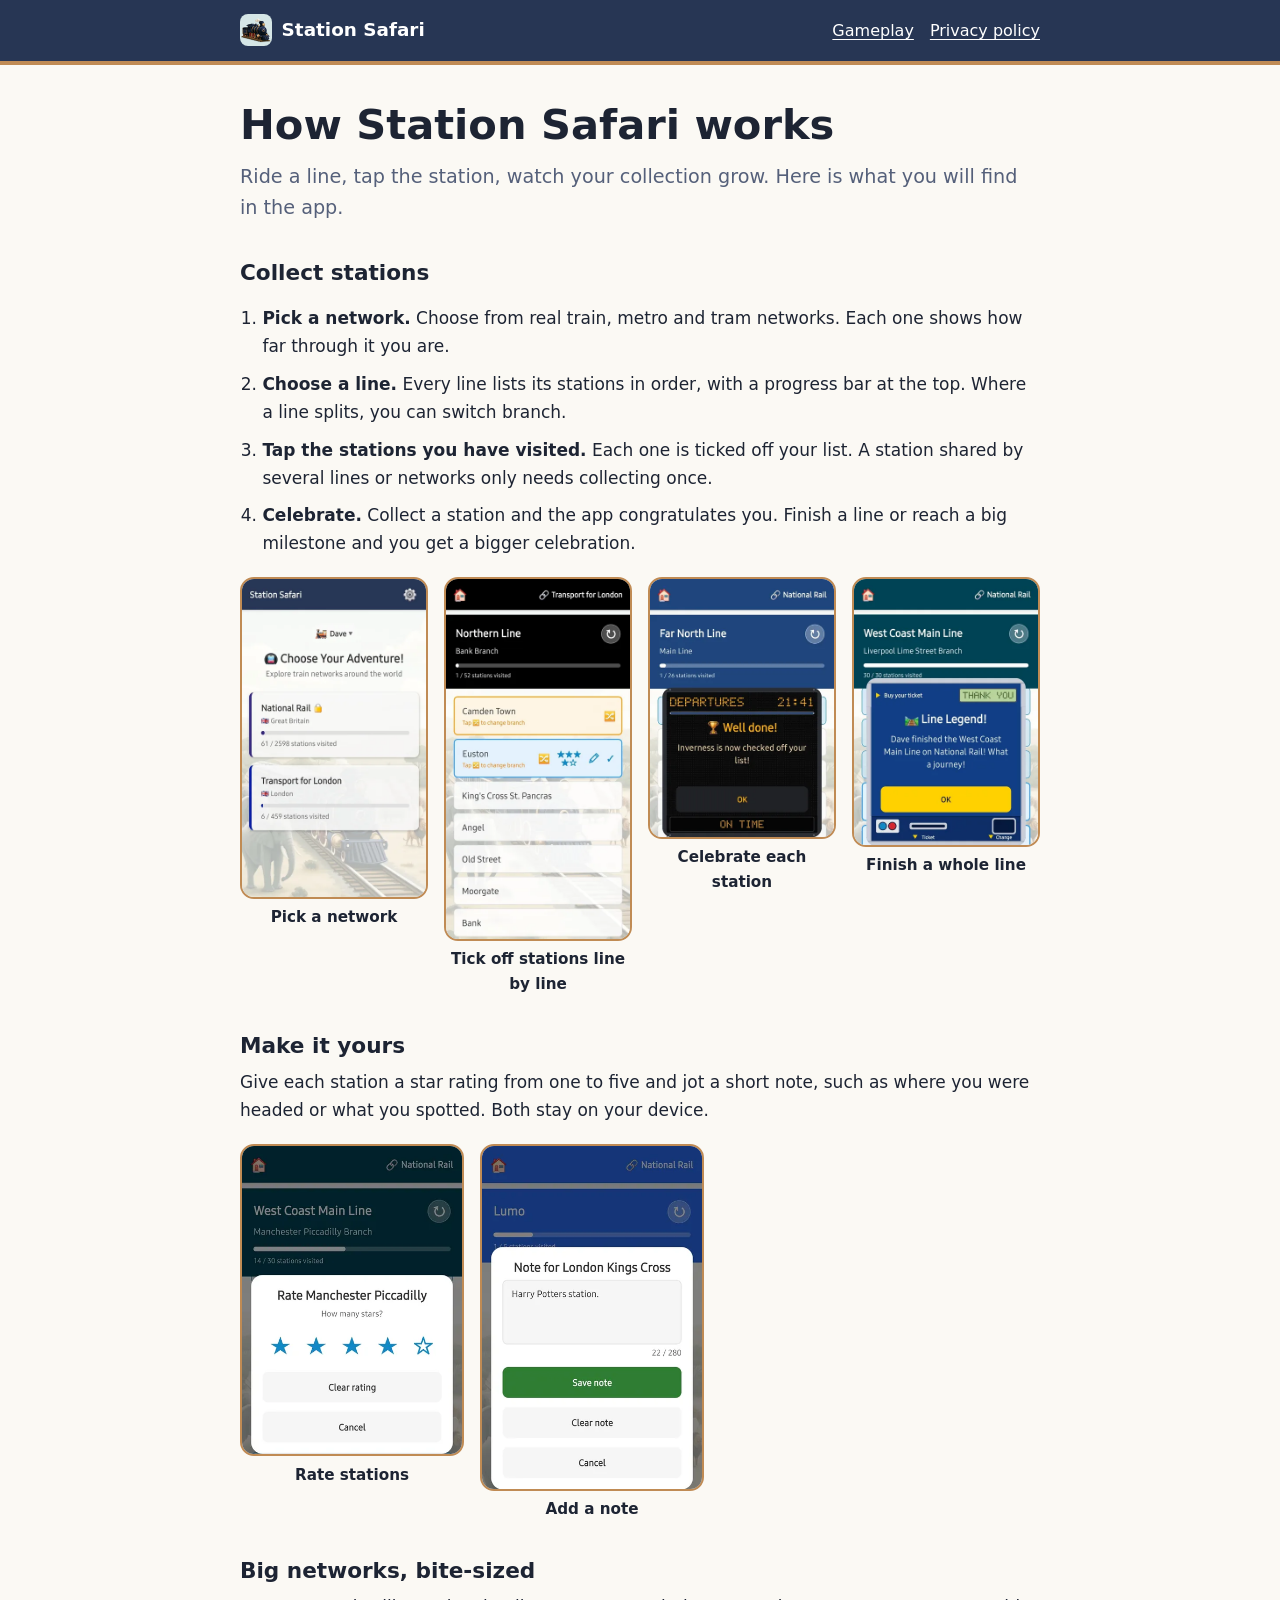
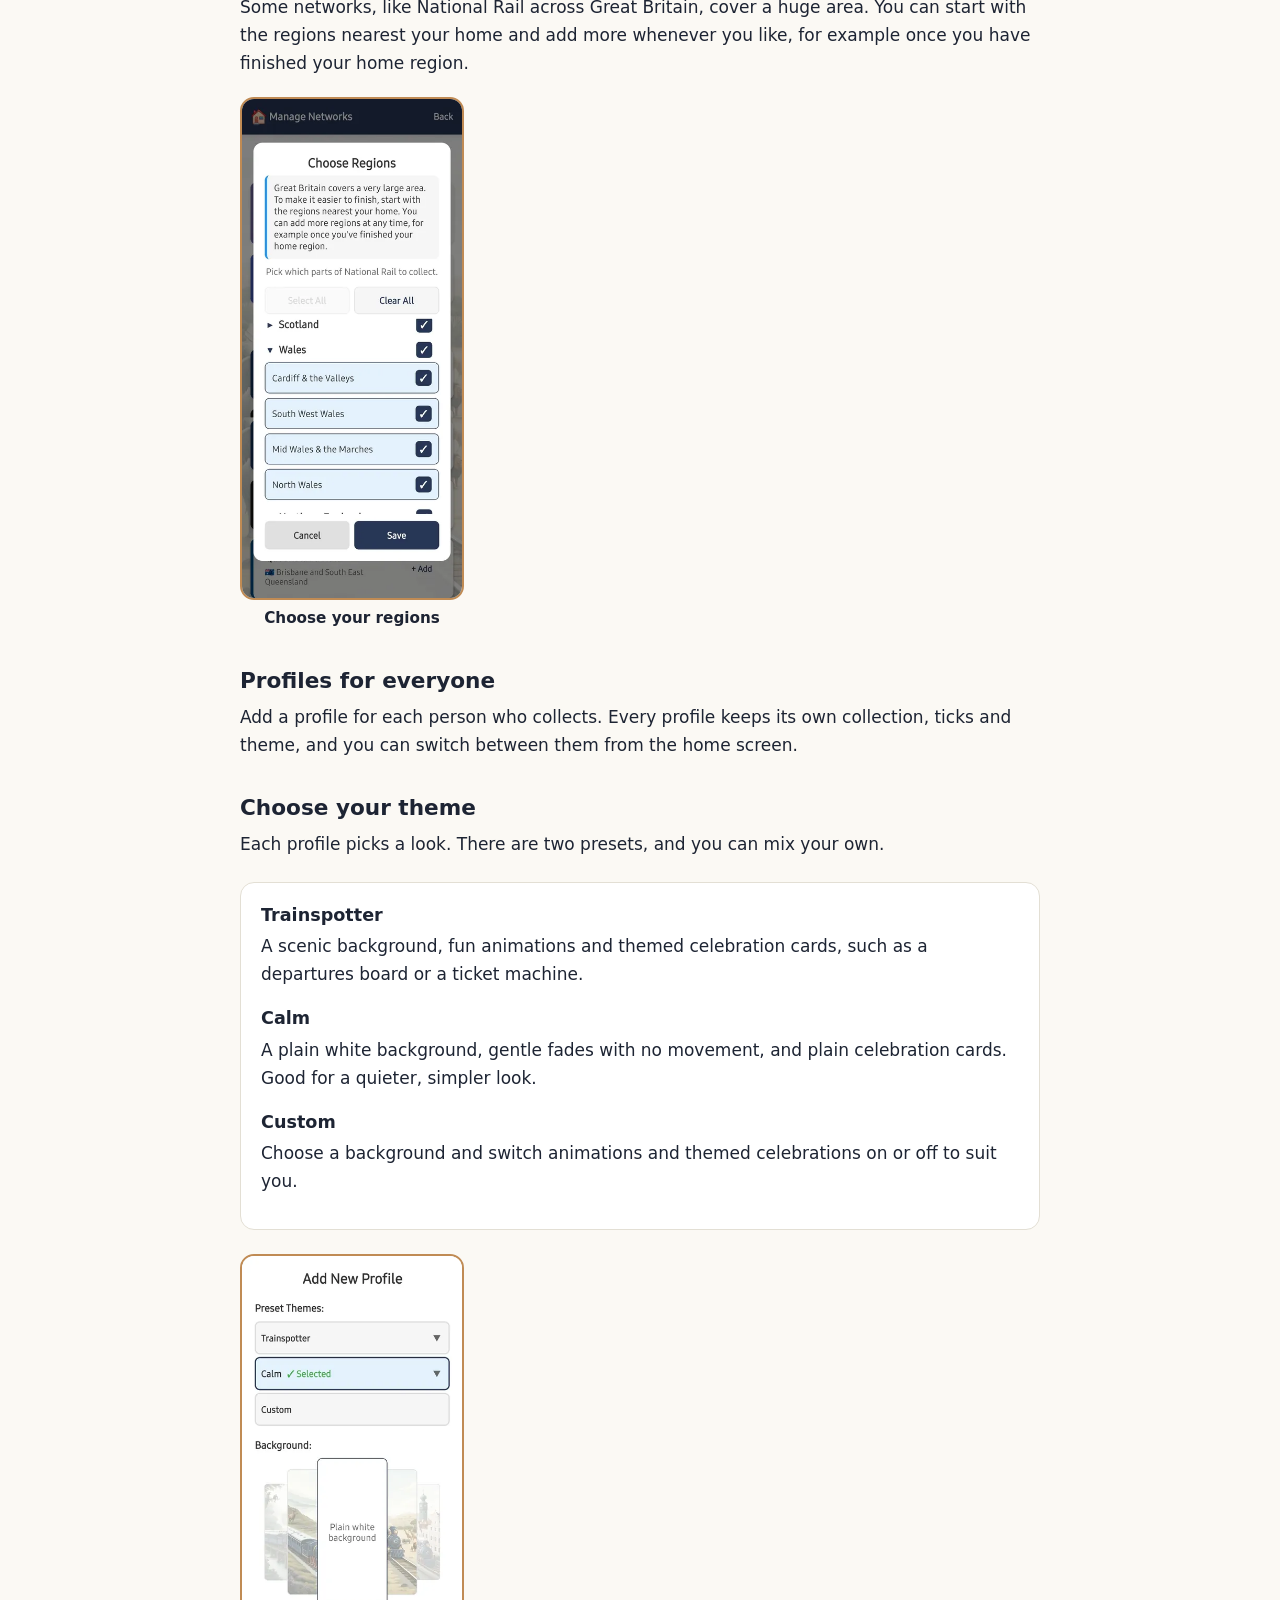
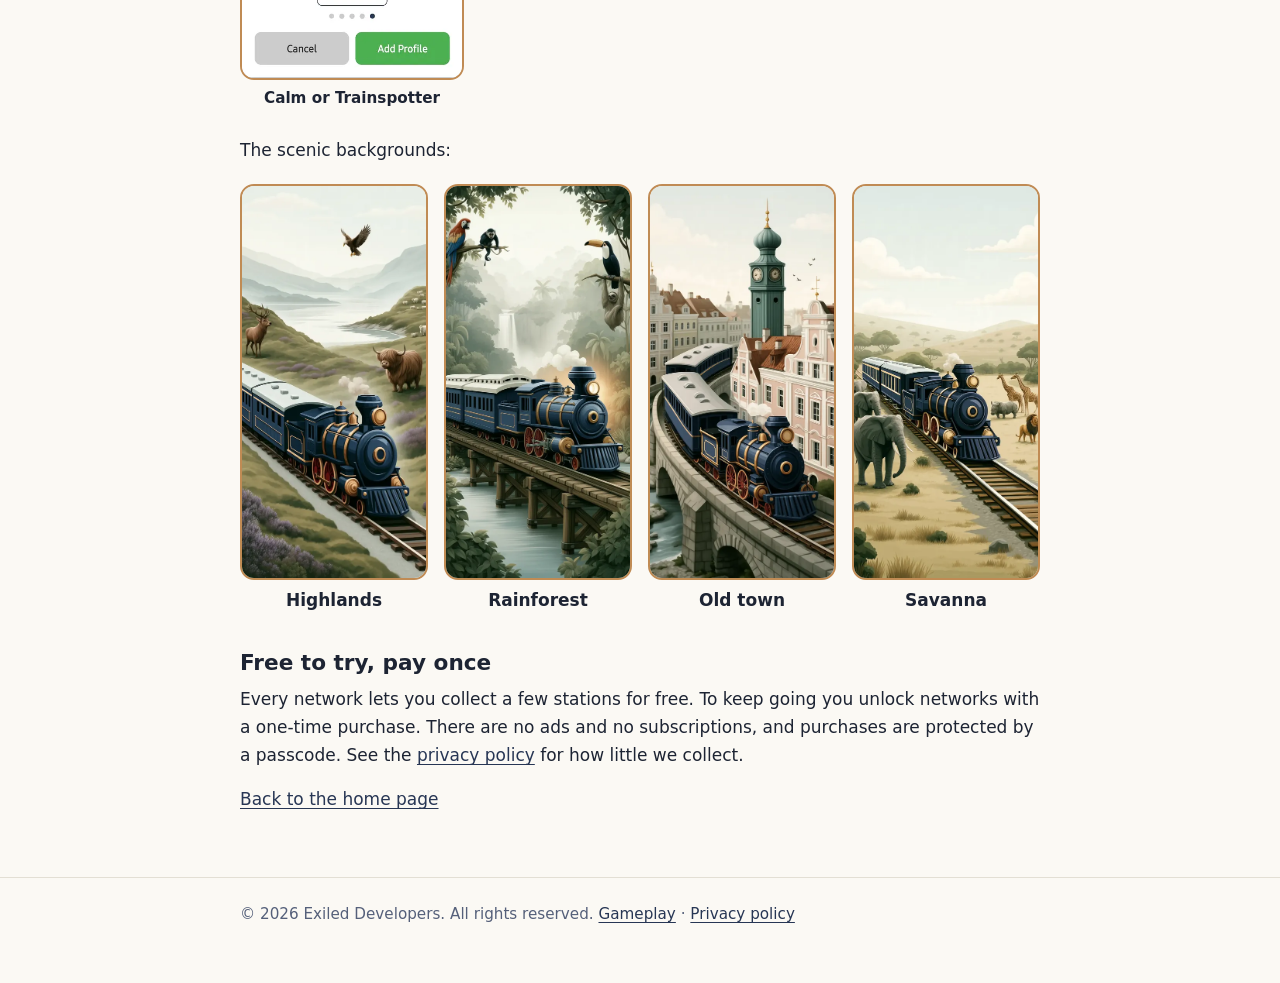
==== gameplay/index.html @ 441534a2 "Add gameplay page with screenshots and themes, screenshots on home - New /gameplay/ page: how collec" ====
<!doctype html>
<html lang="en-AU">
<head>
<meta charset="utf-8">
<meta name="viewport" content="width=device-width, initial-scale=1">
<title>Gameplay - Station Safari</title>
<meta name="description" content="How Station Safari works: pick a network, tap the stations you have visited, celebrate milestones, and choose a Trainspotter or Calm theme.">
<meta name="theme-color" content="#273654">
<link rel="icon" type="image/png" href="/images/favicon.png">
<link rel="apple-touch-icon" href="/images/apple-touch-icon.png">
<link rel="stylesheet" href="/style.css">
</head>
<body>
<header class="site">
    <div class="wrap">
        <a class="brand" href="/"><img src="/images/favicon.png" alt="" width="32" height="32">Station Safari</a>
        <nav aria-label="Main"><a href="/gameplay/">Gameplay</a><a href="/privacy/">Privacy policy</a></nav>
    </div>
</header>
<main>
<div class="wrap">
    <h1>How Station Safari works</h1>
    <p class="lead">Ride a line, tap the station, watch your collection grow. Here is what you will find in the app.</p>

    <h2>Collect stations</h2>
    <ol class="steps">
        <li><strong>Pick a network.</strong> Choose from real train, metro and tram networks. Each one shows how far through it you are.</li>
        <li><strong>Choose a line.</strong> Every line lists its stations in order, with a progress bar at the top. Where a line splits, you can switch branch.</li>
        <li><strong>Tap the stations you have visited.</strong> Each one is ticked off your list. A station shared by several lines or networks only needs collecting once.</li>
        <li><strong>Celebrate.</strong> Collect a station and the app congratulates you. Finish a line or reach a big milestone and you get a bigger celebration.</li>
    </ol>
    <ul class="shots">
        <li><img src="/images/shot-home.webp" alt="The home screen, Choose Your Adventure, with National Rail and Transport for London cards showing progress bars" width="420" height="724" loading="lazy"><span>Pick a network</span></li>
        <li><img src="/images/shot-line.webp" alt="The Northern Line station list with some stations ticked, star ratings and a progress bar" width="420" height="820" loading="lazy"><span>Tick off stations line by line</span></li>
        <li><img src="/images/shot-departures.webp" alt="A departures board style celebration saying Well done, Inverness is now checked off your list" width="420" height="587" loading="lazy"><span>Celebrate each station</span></li>
        <li><img src="/images/shot-ticket-machine.webp" alt="A ticket machine style celebration saying Line Legend after finishing a whole line" width="420" height="606" loading="lazy"><span>Finish a whole line</span></li>
    </ul>

    <h2>Make it yours</h2>
    <p>Give each station a star rating from one to five and jot a short note, such as where you were headed or what you spotted. Both stay on your device.</p>
    <ul class="shots two">
        <li><img src="/images/shot-rating.webp" alt="A star rating pop-up for Manchester Piccadilly with four of five stars chosen" width="420" height="588" loading="lazy"><span>Rate stations</span></li>
        <li><img src="/images/shot-note.webp" alt="A note pop-up for London Kings Cross with a short note typed in" width="420" height="653" loading="lazy"><span>Add a note</span></li>
    </ul>

    <h2>Big networks, bite-sized</h2>
    <p>Some networks, like National Rail across Great Britain, cover a huge area. You can start with the regions nearest your home and add more whenever you like, for example once you have finished your home region.</p>
    <ul class="shots one">
        <li><img src="/images/shot-regions.webp" alt="The Choose Regions pop-up for National Rail with Wales regions ticked" width="420" height="952" loading="lazy"><span>Choose your regions</span></li>
    </ul>

    <h2>Profiles for everyone</h2>
    <p>Add a profile for each person who collects. Every profile keeps its own collection, ticks and theme, and you can switch between them from the home screen.</p>

    <h2>Choose your theme</h2>
    <p>Each profile picks a look. There are two presets, and you can mix your own.</p>
    <div class="card">
        <h3>Trainspotter</h3>
        <p>A scenic background, fun animations and themed celebration cards, such as a departures board or a ticket machine.</p>
        <h3>Calm</h3>
        <p>A plain white background, gentle fades with no movement, and plain celebration cards. Good for a quieter, simpler look.</p>
        <h3>Custom</h3>
        <p>Choose a background and switch animations and themed celebrations on or off to suit you.</p>
    </div>
    <ul class="shots one">
        <li><img src="/images/shot-calm-profile.webp" alt="The profile theme picker with the Calm preset selected and a plain white background in the carousel" width="420" height="806" loading="lazy"><span>Calm or Trainspotter</span></li>
    </ul>
    <p>The scenic backgrounds:</p>
    <ul class="themes">
        <li><img src="/images/theme-highlands.webp" alt="A steam train passing a stag, a highland cow and an eagle in a misty glen" width="480" height="1011" loading="lazy"><span>Highlands</span></li>
        <li><img src="/images/theme-rainforest.webp" alt="A steam train crossing a wooden bridge in a rainforest with a parrot, a monkey, a toucan and a sloth" width="480" height="1011" loading="lazy"><span>Rainforest</span></li>
        <li><img src="/images/theme-old-town.webp" alt="A steam train crossing a stone bridge past pastel buildings and a green clock tower" width="480" height="1011" loading="lazy"><span>Old town</span></li>
        <li><img src="/images/theme-savanna.webp" alt="A steam train on the savanna with elephants, giraffes, a rhino and a lion" width="480" height="1011" loading="lazy"><span>Savanna</span></li>
    </ul>

    <h2>Free to try, pay once</h2>
    <p>Every network lets you collect a few stations for free. To keep going you unlock networks with a one-time purchase. There are no ads and no subscriptions, and purchases are protected by a passcode. See the <a href="/privacy/">privacy policy</a> for how little we collect.</p>

    <p><a href="/">Back to the home page</a></p>
</div>
</main>
<footer class="site">
    <div class="wrap">
        <p>&copy; 2026 Exiled Developers. All rights reserved. <a href="/gameplay/">Gameplay</a> &middot; <a href="/privacy/">Privacy policy</a></p>
    </div>
</footer>
</body>
</html>
---- style.css ----
:root {
    /* Logo palette: navy from the app's Colours.primary, red wheels, gold bands */
    --navy: #273654;
    --red: #731d17;
    --gold: #c08b54;
    --bg: #fbf9f4;
    --surface: #ffffff;
    --ink: #1d2433;
    --muted: #55607a;
    --brand: var(--navy);
    --brand-ink: #ffffff;
    --link: var(--navy);
    --accent: var(--gold);
    --badge-bg: var(--red);
    --badge-ink: #ffffff;
    --line: #e3dfd4;
}
@media (prefers-color-scheme: dark) {
    :root {
        --bg: #101624;
        --surface: #182238;
        --ink: #eef0f8;
        --muted: #aab3d0;
        --brand: #273654;
        --link: #b4c4ea;
        --badge-bg: #8f2a22;
        --line: #2c3a58;
    }
}
* { box-sizing: border-box; }
html { -webkit-text-size-adjust: 100%; }
body {
    margin: 0;
    background: var(--bg);
    color: var(--ink);
    font: 1.0625rem/1.65 system-ui, -apple-system, "Segoe UI", Roboto, sans-serif;
}
a { color: var(--link); text-underline-offset: 3px; }
a:focus-visible { outline: 3px solid var(--accent); outline-offset: 3px; border-radius: 2px; }
.wrap { max-width: 52rem; margin: 0 auto; padding: 0 1rem; }
header.site { border-bottom: 4px solid var(--accent); background: var(--brand); }
header.site .wrap { display: flex; align-items: center; justify-content: space-between; padding-top: .9rem; padding-bottom: .9rem; }
header.site a { color: var(--brand-ink); text-decoration: none; font-weight: 700; font-size: 1.15rem; }
header.site a.brand { display: inline-flex; align-items: center; gap: .6rem; }
header.site a.brand img { border-radius: 8px; }
header.site nav a { font-weight: 500; font-size: 1rem; margin-left: 1rem; text-decoration: underline; }
main { padding: 2.25rem 0 3rem; }
h1 { font-size: clamp(1.9rem, 6vw, 2.6rem); line-height: 1.15; margin: 0 0 .75rem; }
h2 { font-size: 1.35rem; margin: 2.2rem 0 .5rem; line-height: 1.3; }
p, ul { margin: 0 0 1rem; }
ul { padding-left: 1.25rem; }
li { margin-bottom: .4rem; }
.lead { font-size: 1.2rem; color: var(--muted); }
.card { background: var(--surface); border: 1px solid var(--line); border-radius: 14px; padding: 1.1rem 1.25rem; margin: 1.5rem 0; }
.card h2 { margin-top: 0; }
.grid { display: grid; gap: 1rem; grid-template-columns: repeat(auto-fit, minmax(14rem, 1fr)); margin: 1.5rem 0; padding: 0; list-style: none; }
.grid li { background: var(--surface); border: 1px solid var(--line); border-radius: 14px; padding: 1rem 1.1rem; margin: 0; }
.grid strong { display: block; margin-bottom: .25rem; }
.badge { display: inline-block; background: var(--badge-bg); color: var(--badge-ink); font-weight: 700; border-radius: 999px; padding: .25rem .8rem; font-size: .95rem; }
.small { color: var(--muted); font-size: .95rem; }
footer.site { border-top: 1px solid var(--line); padding: 1.5rem 0 2.5rem; color: var(--muted); font-size: .95rem; }
.hero { display: flex; flex-wrap: wrap; align-items: center; gap: 1.5rem 2rem; }
.hero > div { flex: 1 1 18rem; }
.hero .logo { width: 11rem; height: auto; border-radius: 24px; border: 3px solid var(--gold); background: #d9e6e8; }
.themes { display: grid; gap: 1rem; grid-template-columns: repeat(auto-fit, minmax(9rem, 1fr)); padding: 0; list-style: none; margin: 1.25rem 0 0; }
.themes li { margin: 0; text-align: center; font-weight: 600; }
.themes img { display: block; width: 100%; height: auto; aspect-ratio: 480 / 1011; object-fit: cover; border-radius: 14px; border: 2px solid var(--gold); margin-bottom: .4rem; }
.shots { display: grid; gap: 1rem; grid-template-columns: repeat(auto-fit, minmax(9rem, 1fr)); align-items: start; padding: 0; list-style: none; margin: 1.25rem 0 1.5rem; }
.shots.two { grid-template-columns: repeat(auto-fit, minmax(9rem, 14rem)); }
.shots.one { grid-template-columns: minmax(9rem, 14rem); }
.shots li { margin: 0; text-align: center; font-weight: 600; font-size: .95rem; }
.shots img { display: block; width: 100%; height: auto; border-radius: 14px; border: 2px solid var(--gold); margin-bottom: .4rem; }
.steps { padding-left: 1.4rem; }
.steps li { margin-bottom: .6rem; }
.card h3 { margin: 1rem 0 .15rem; font-size: 1.1rem; }
.card h3:first-child { margin-top: 0; }
@media (max-width: 30rem) { header.site .wrap { flex-wrap: wrap; gap: .4rem; } header.site nav a:first-child { margin-left: 0; } }
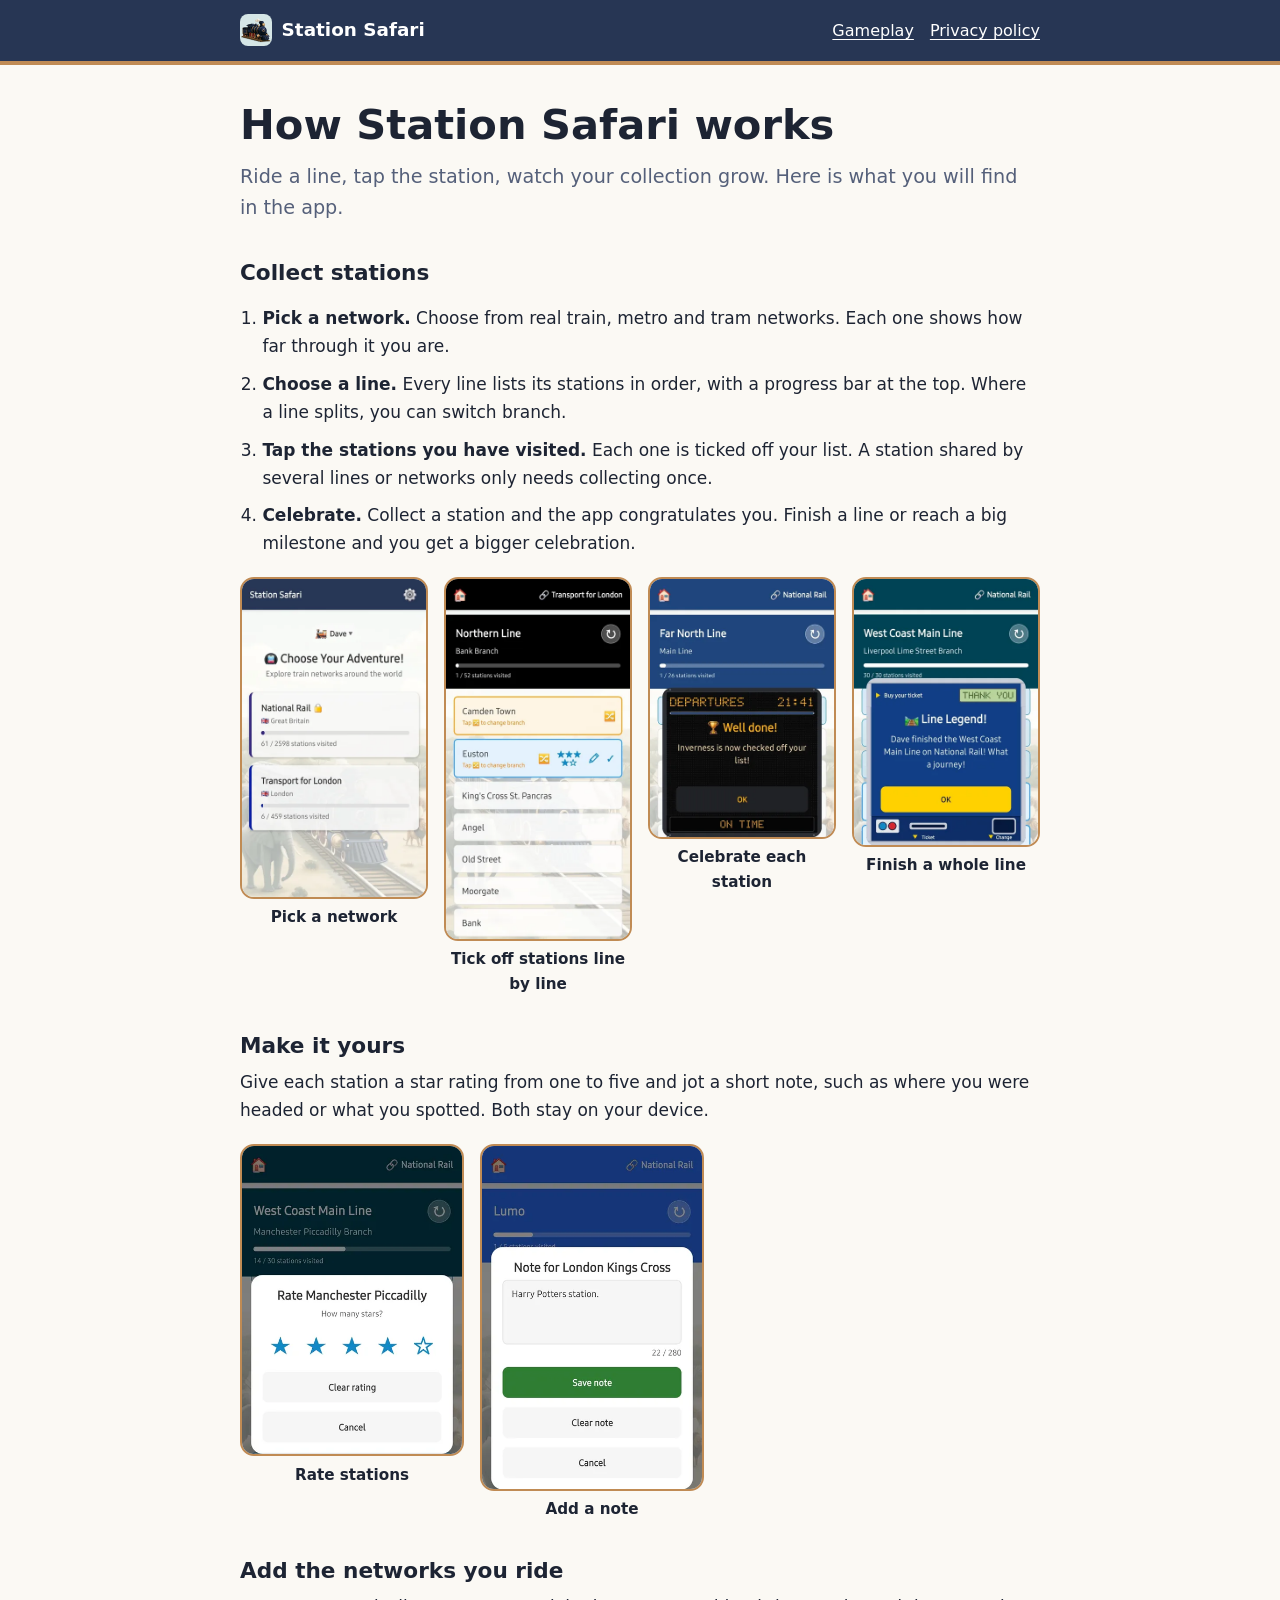
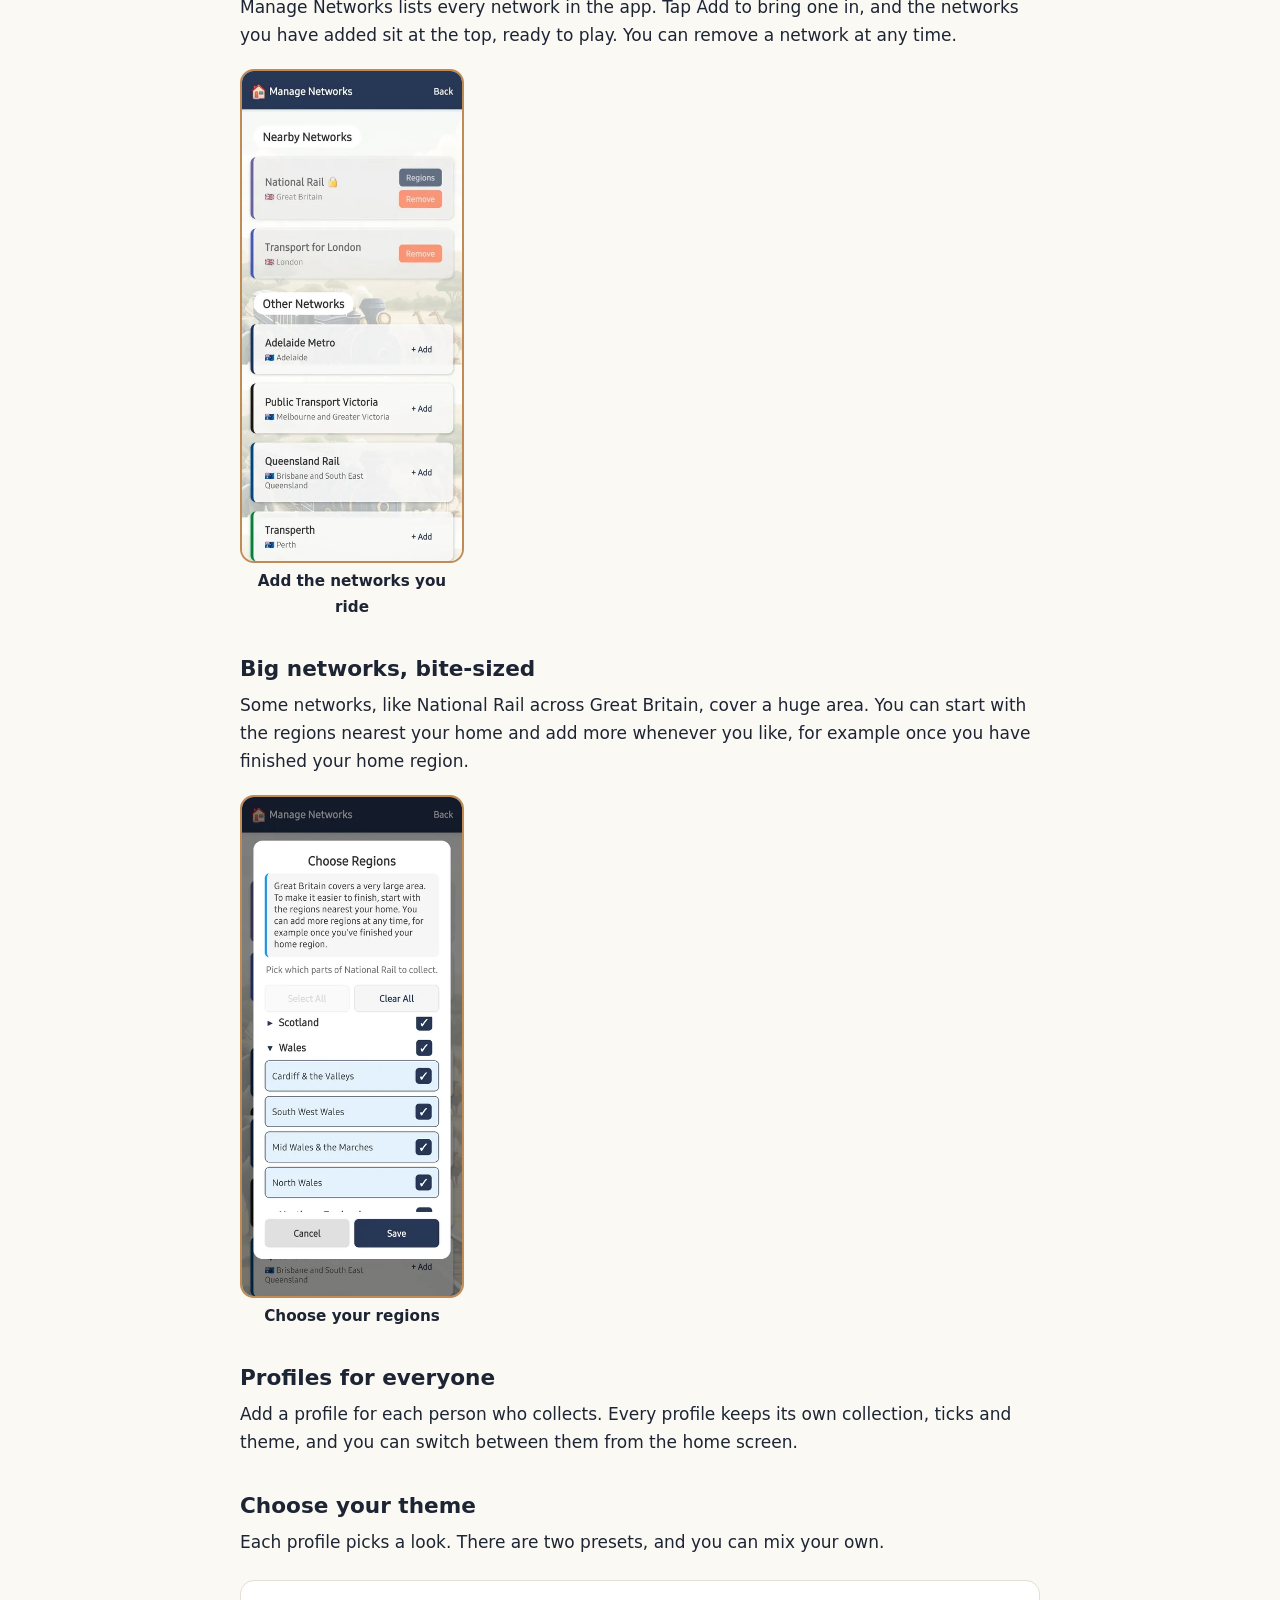
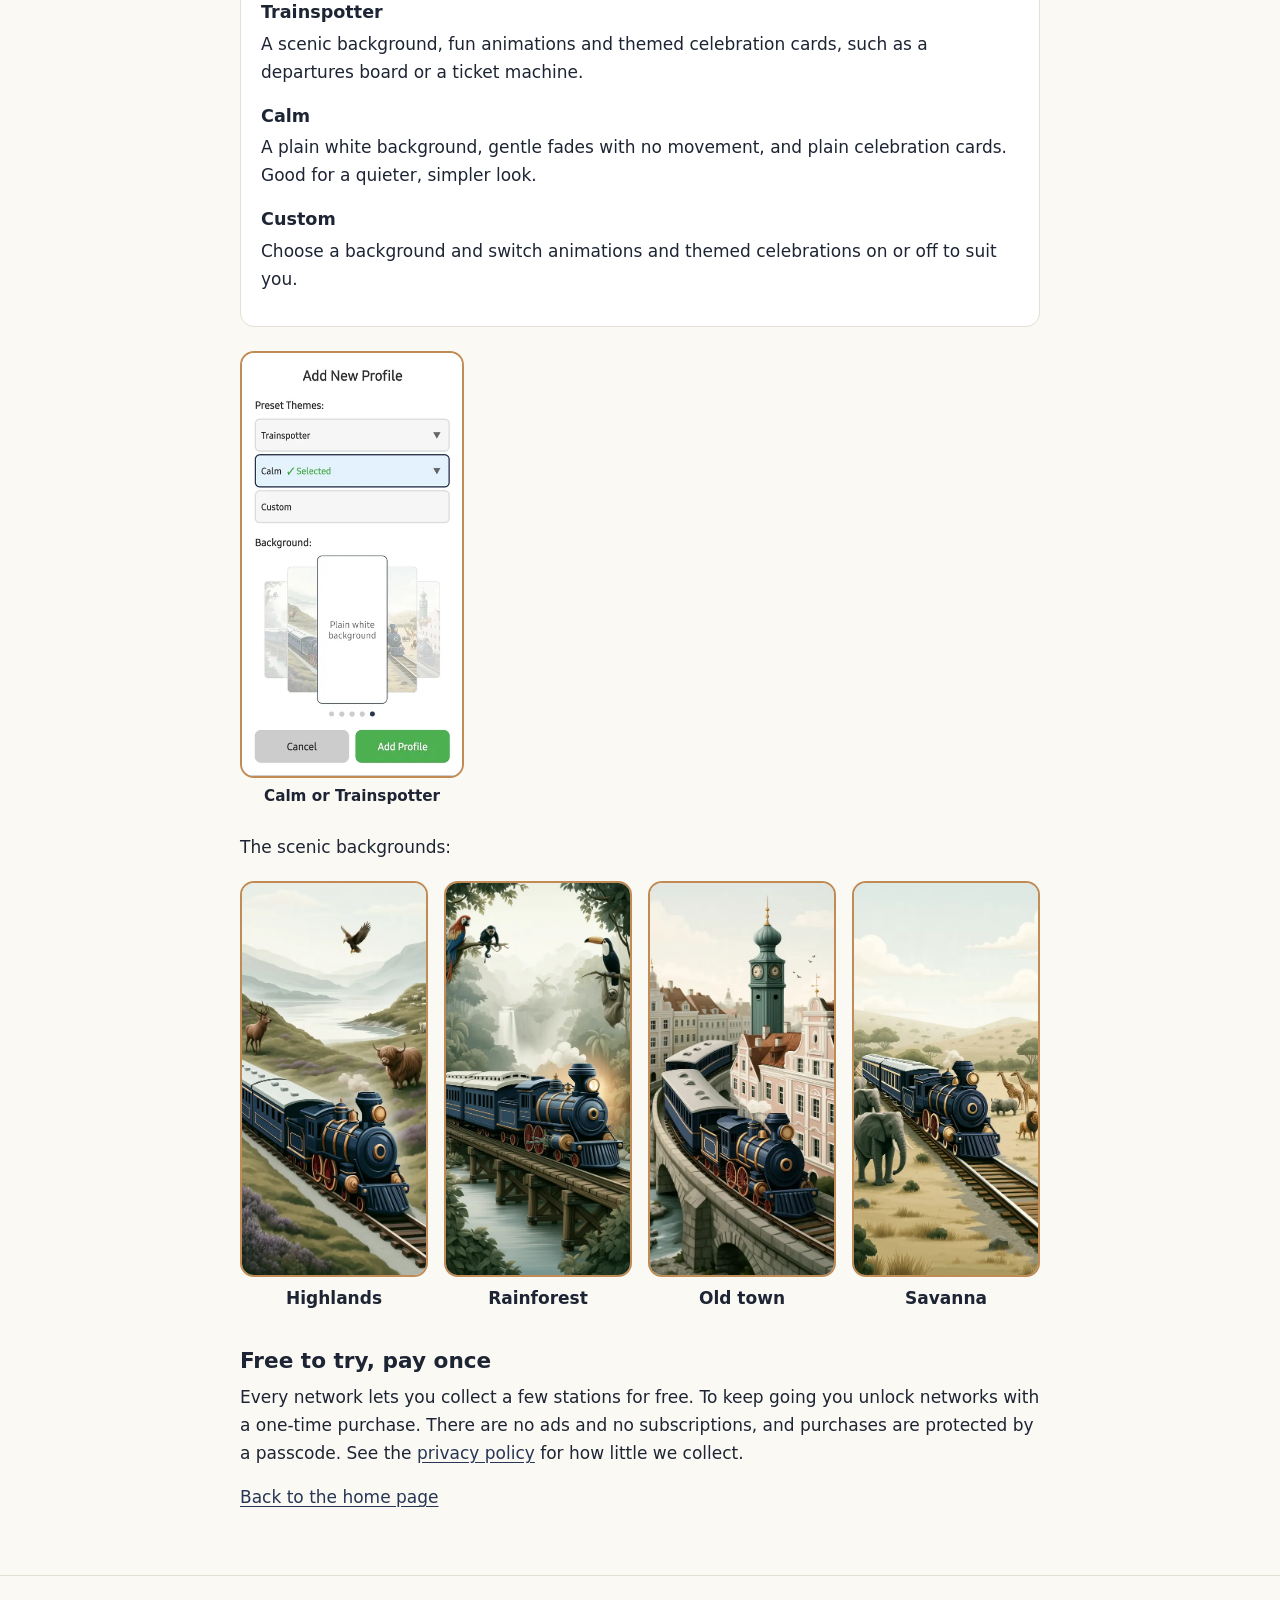
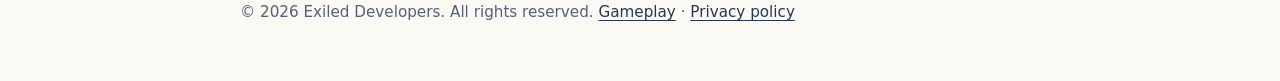
==== commit 05e35c66: "Add Manage Networks screenshot to home and gameplay pages - Home: networks list replaces the ticket " ====
--- a/gameplay/index.html
+++ b/gameplay/index.html
@@ -43,6 +43,12 @@
         <li><img src="/images/shot-note.webp" alt="A note pop-up for London Kings Cross with a short note typed in" width="420" height="653" loading="lazy"><span>Add a note</span></li>
     </ul>
 
+    <h2>Add the networks you ride</h2>
+    <p>Manage Networks lists every network in the app. Tap Add to bring one in, and the networks you have added sit at the top, ready to play. You can remove a network at any time.</p>
+    <ul class="shots one">
+        <li><img src="/images/shot-networks.webp" alt="The Manage Networks screen with National Rail and Transport for London added at the top, and Adelaide Metro, Public Transport Victoria, Queensland Rail and Transperth listed to add" width="420" height="935" loading="lazy"><span>Add the networks you ride</span></li>
+    </ul>
+
     <h2>Big networks, bite-sized</h2>
     <p>Some networks, like National Rail across Great Britain, cover a huge area. You can start with the regions nearest your home and add more whenever you like, for example once you have finished your home region.</p>
     <ul class="shots one">
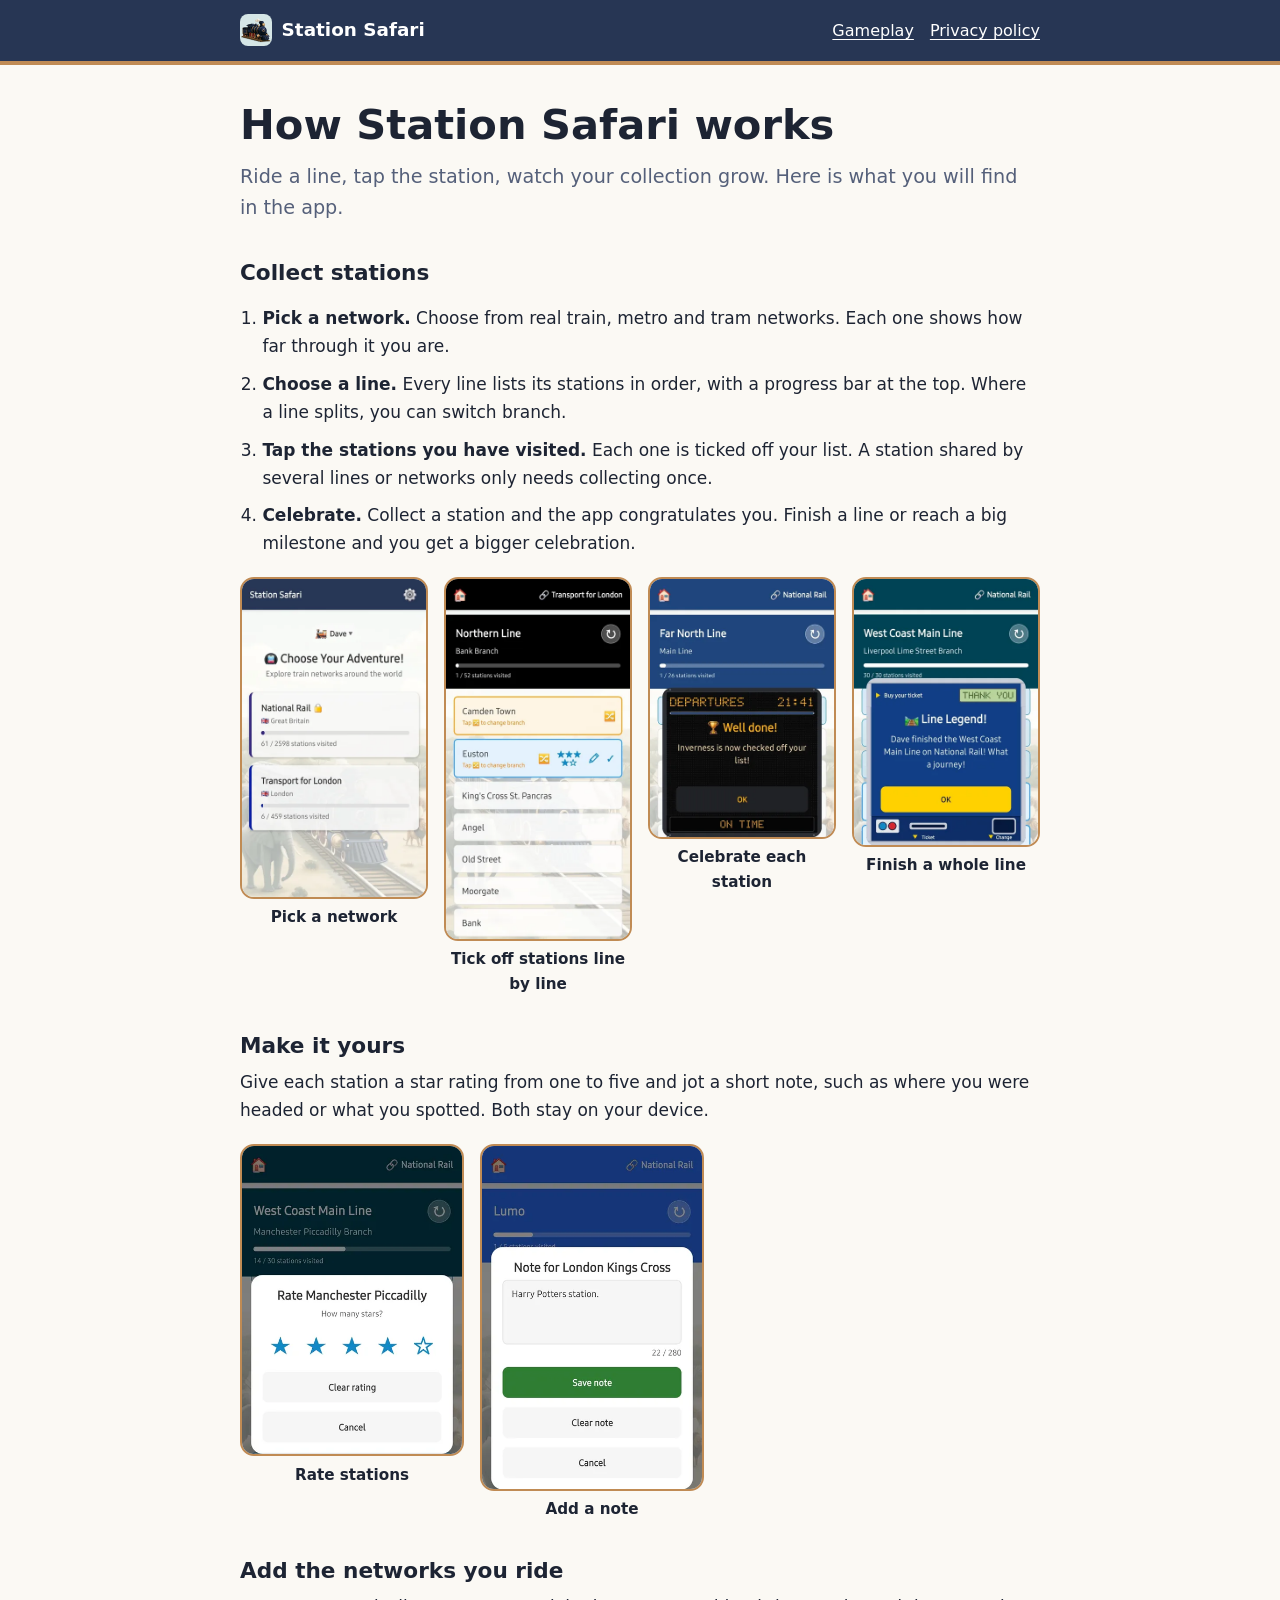
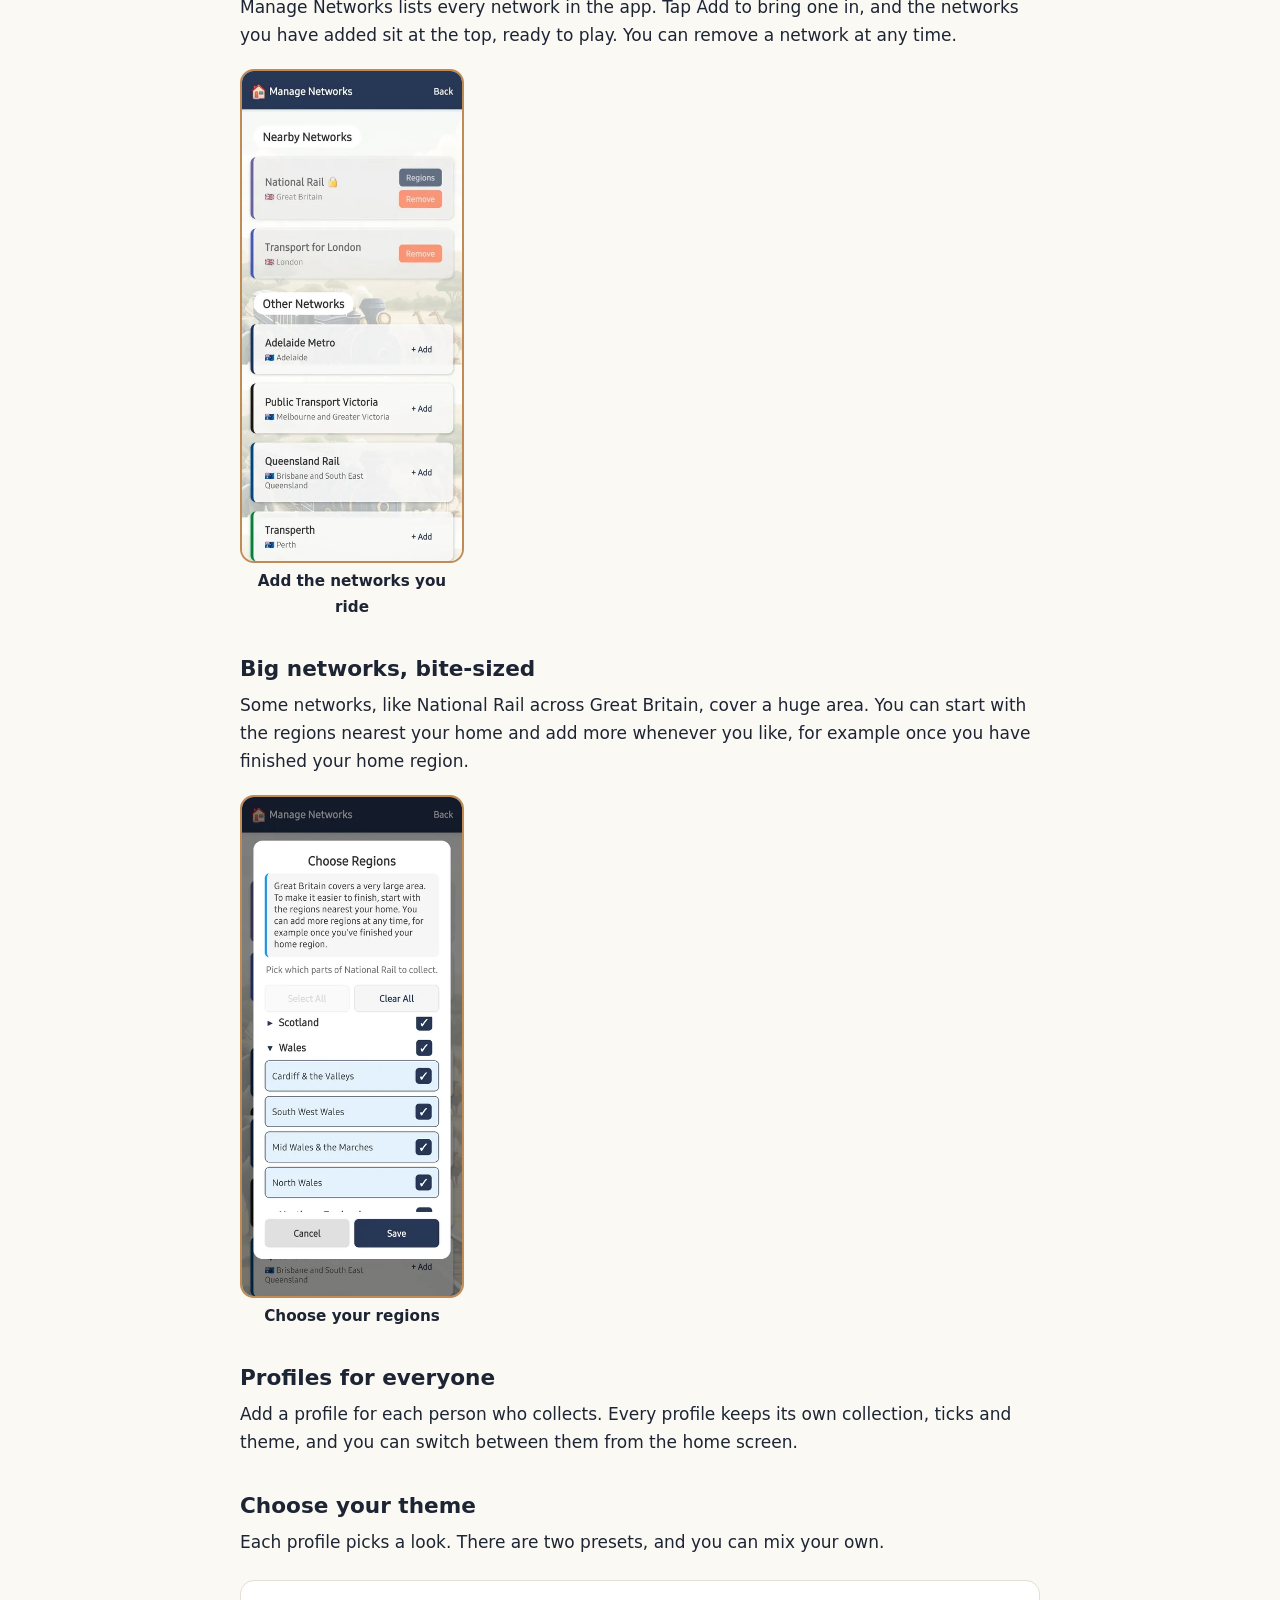
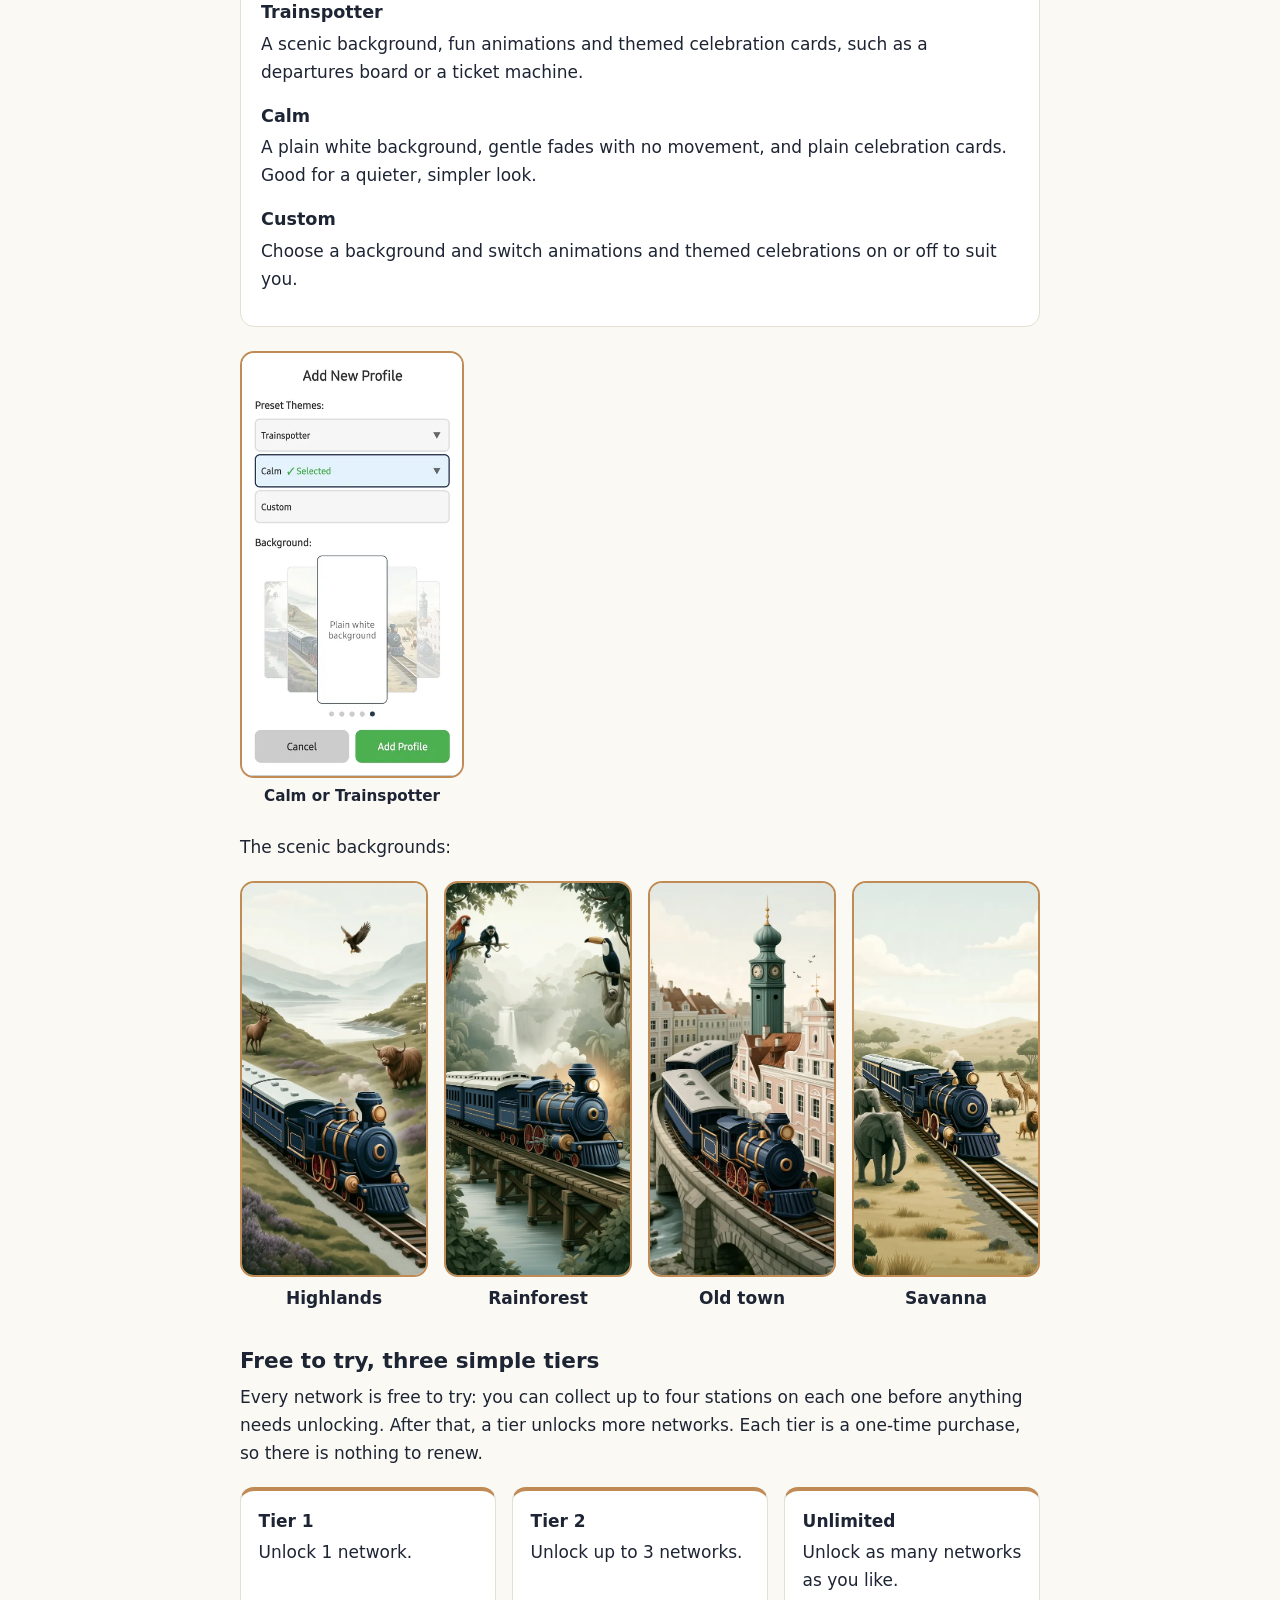
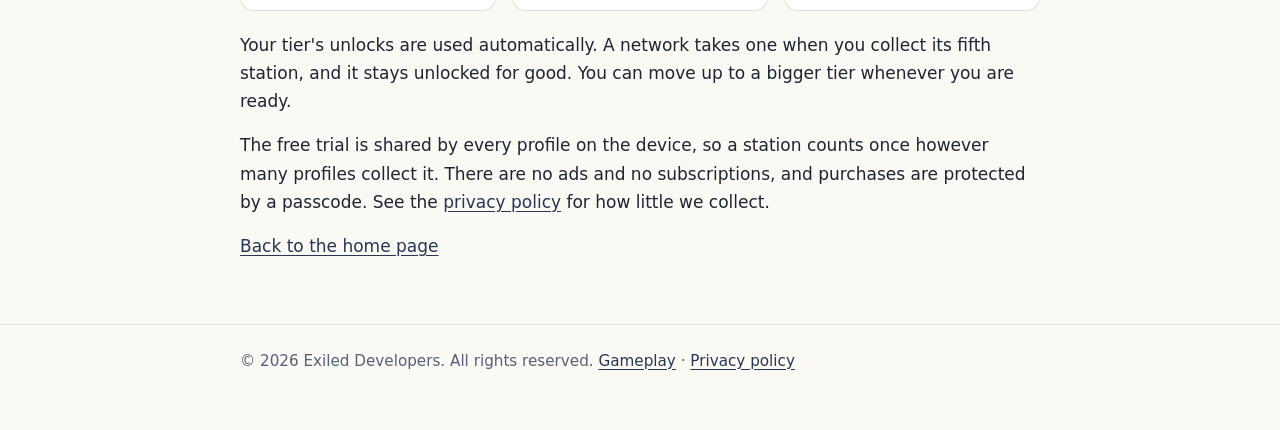
==== commit 0d1be82e: "Explain the three tiers and fix the free trial wording - Gameplay: "Free to try, three simple tiers"" ====
--- a/gameplay/index.html
+++ b/gameplay/index.html
@@ -79,8 +79,15 @@
         <li><img src="/images/theme-savanna.webp" alt="A steam train on the savanna with elephants, giraffes, a rhino and a lion" width="480" height="1011" loading="lazy"><span>Savanna</span></li>
     </ul>
 
-    <h2>Free to try, pay once</h2>
-    <p>Every network lets you collect a few stations for free. To keep going you unlock networks with a one-time purchase. There are no ads and no subscriptions, and purchases are protected by a passcode. See the <a href="/privacy/">privacy policy</a> for how little we collect.</p>
+    <h2 id="tiers">Free to try, three simple tiers</h2>
+    <p>Every network is free to try: you can collect up to four stations on each one before anything needs unlocking. After that, a tier unlocks more networks. Each tier is a one-time purchase, so there is nothing to renew.</p>
+    <ul class="tiers">
+        <li><strong>Tier 1</strong>Unlock 1 network.</li>
+        <li><strong>Tier 2</strong>Unlock up to 3 networks.</li>
+        <li><strong>Unlimited</strong>Unlock as many networks as you like.</li>
+    </ul>
+    <p>Your tier's unlocks are used automatically. A network takes one when you collect its fifth station, and it stays unlocked for good. You can move up to a bigger tier whenever you are ready.</p>
+    <p>The free trial is shared by every profile on the device, so a station counts once however many profiles collect it. There are no ads and no subscriptions, and purchases are protected by a passcode. See the <a href="/privacy/">privacy policy</a> for how little we collect.</p>
 
     <p><a href="/">Back to the home page</a></p>
 </div>
--- a/style.css
+++ b/style.css
@@ -75,3 +75,6 @@
 .card h3 { margin: 1rem 0 .15rem; font-size: 1.1rem; }
 .card h3:first-child { margin-top: 0; }
 @media (max-width: 30rem) { header.site .wrap { flex-wrap: wrap; gap: .4rem; } header.site nav a:first-child { margin-left: 0; } }
+.tiers { display: grid; gap: 1rem; grid-template-columns: repeat(auto-fit, minmax(11rem, 1fr)); padding: 0; list-style: none; margin: 1.25rem 0; }
+.tiers li { margin: 0; background: var(--surface); border: 1px solid var(--line); border-top: 4px solid var(--gold); border-radius: 14px; padding: 1rem 1.1rem; }
+.tiers strong { display: block; margin-bottom: .2rem; color: var(--ink); }
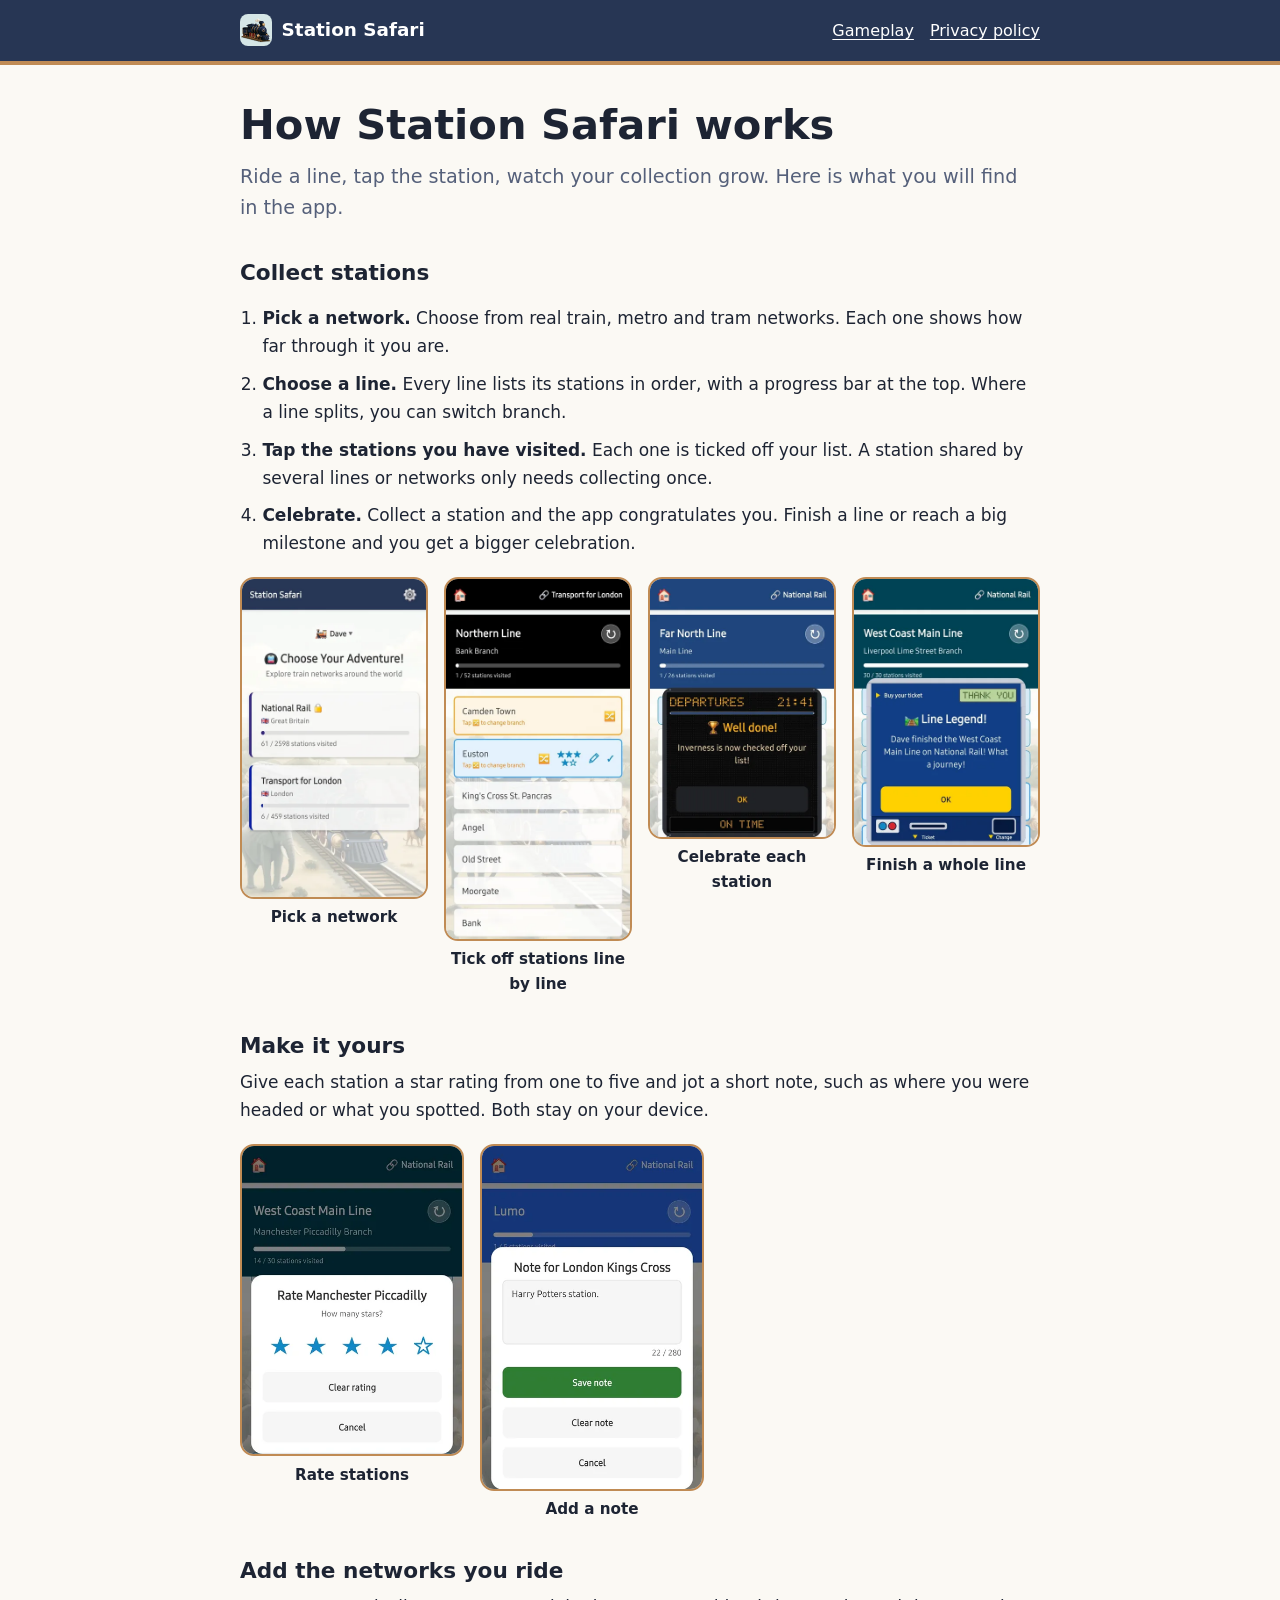
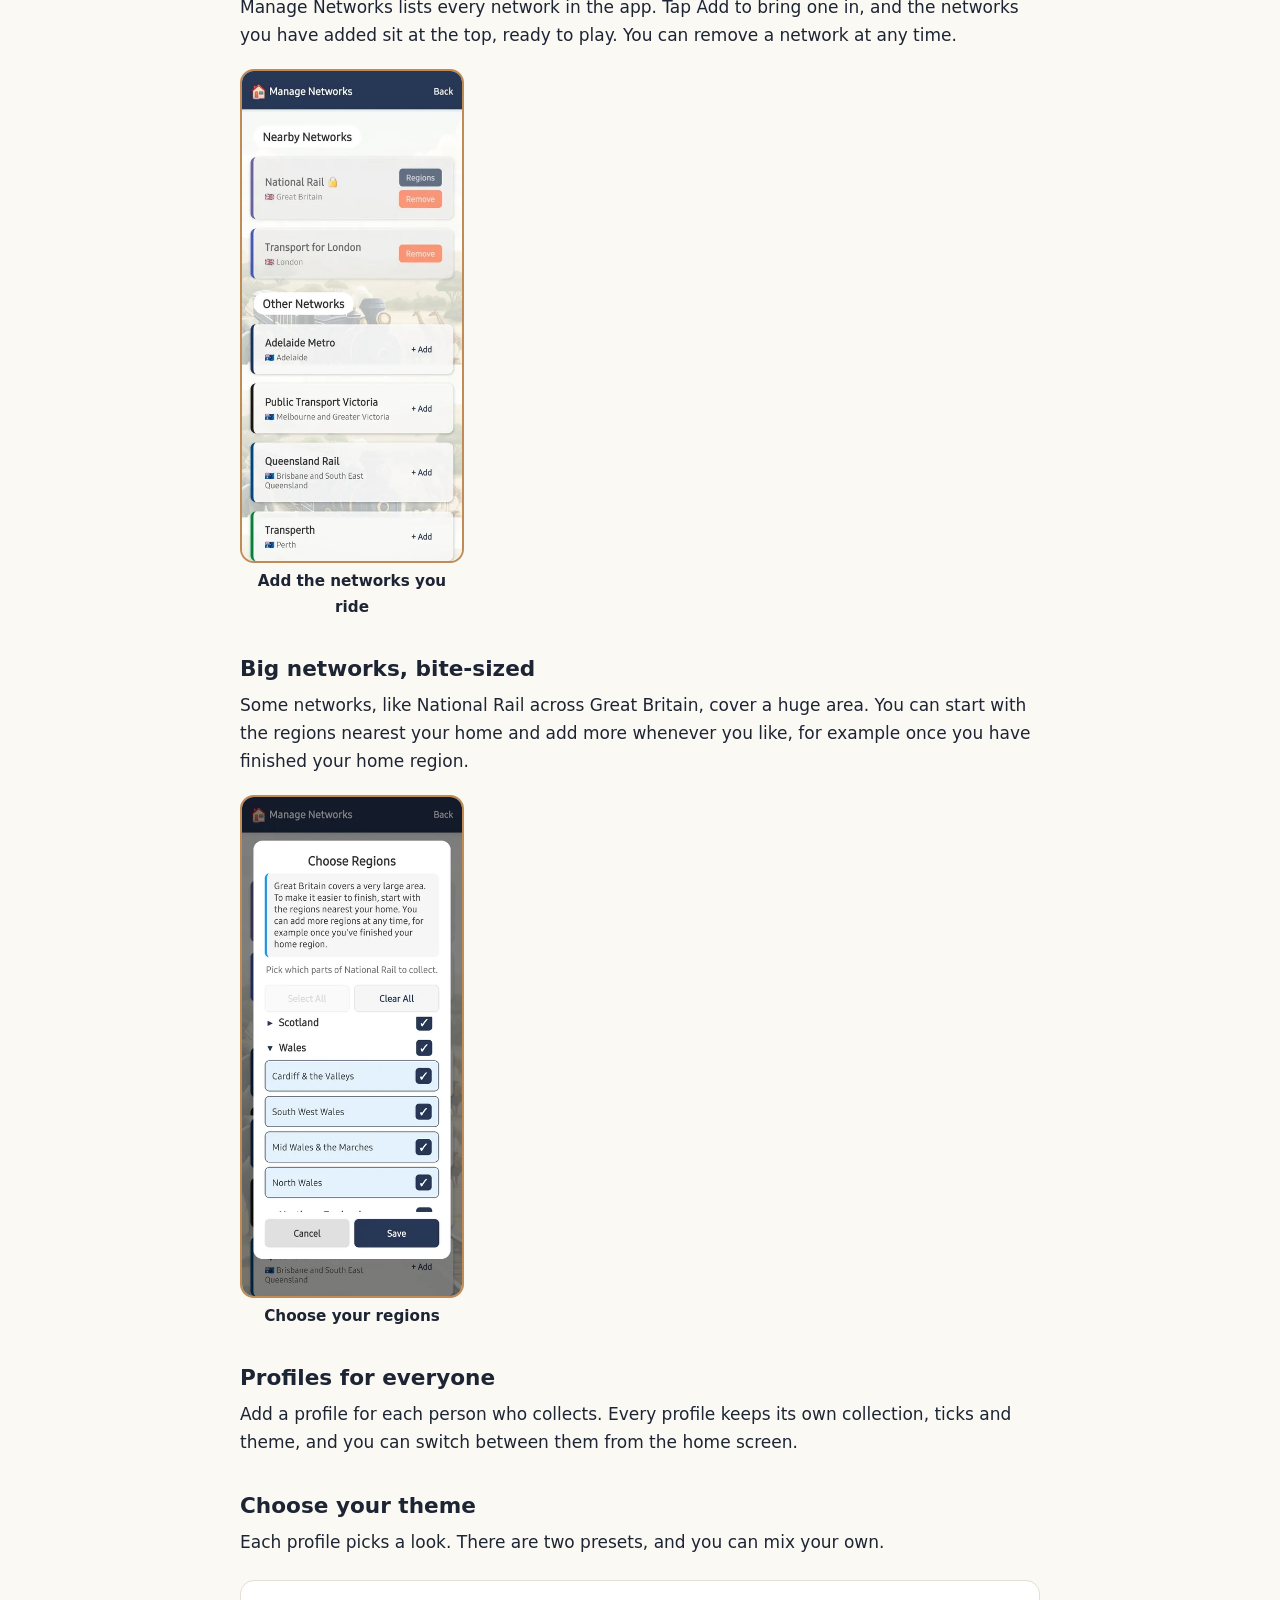
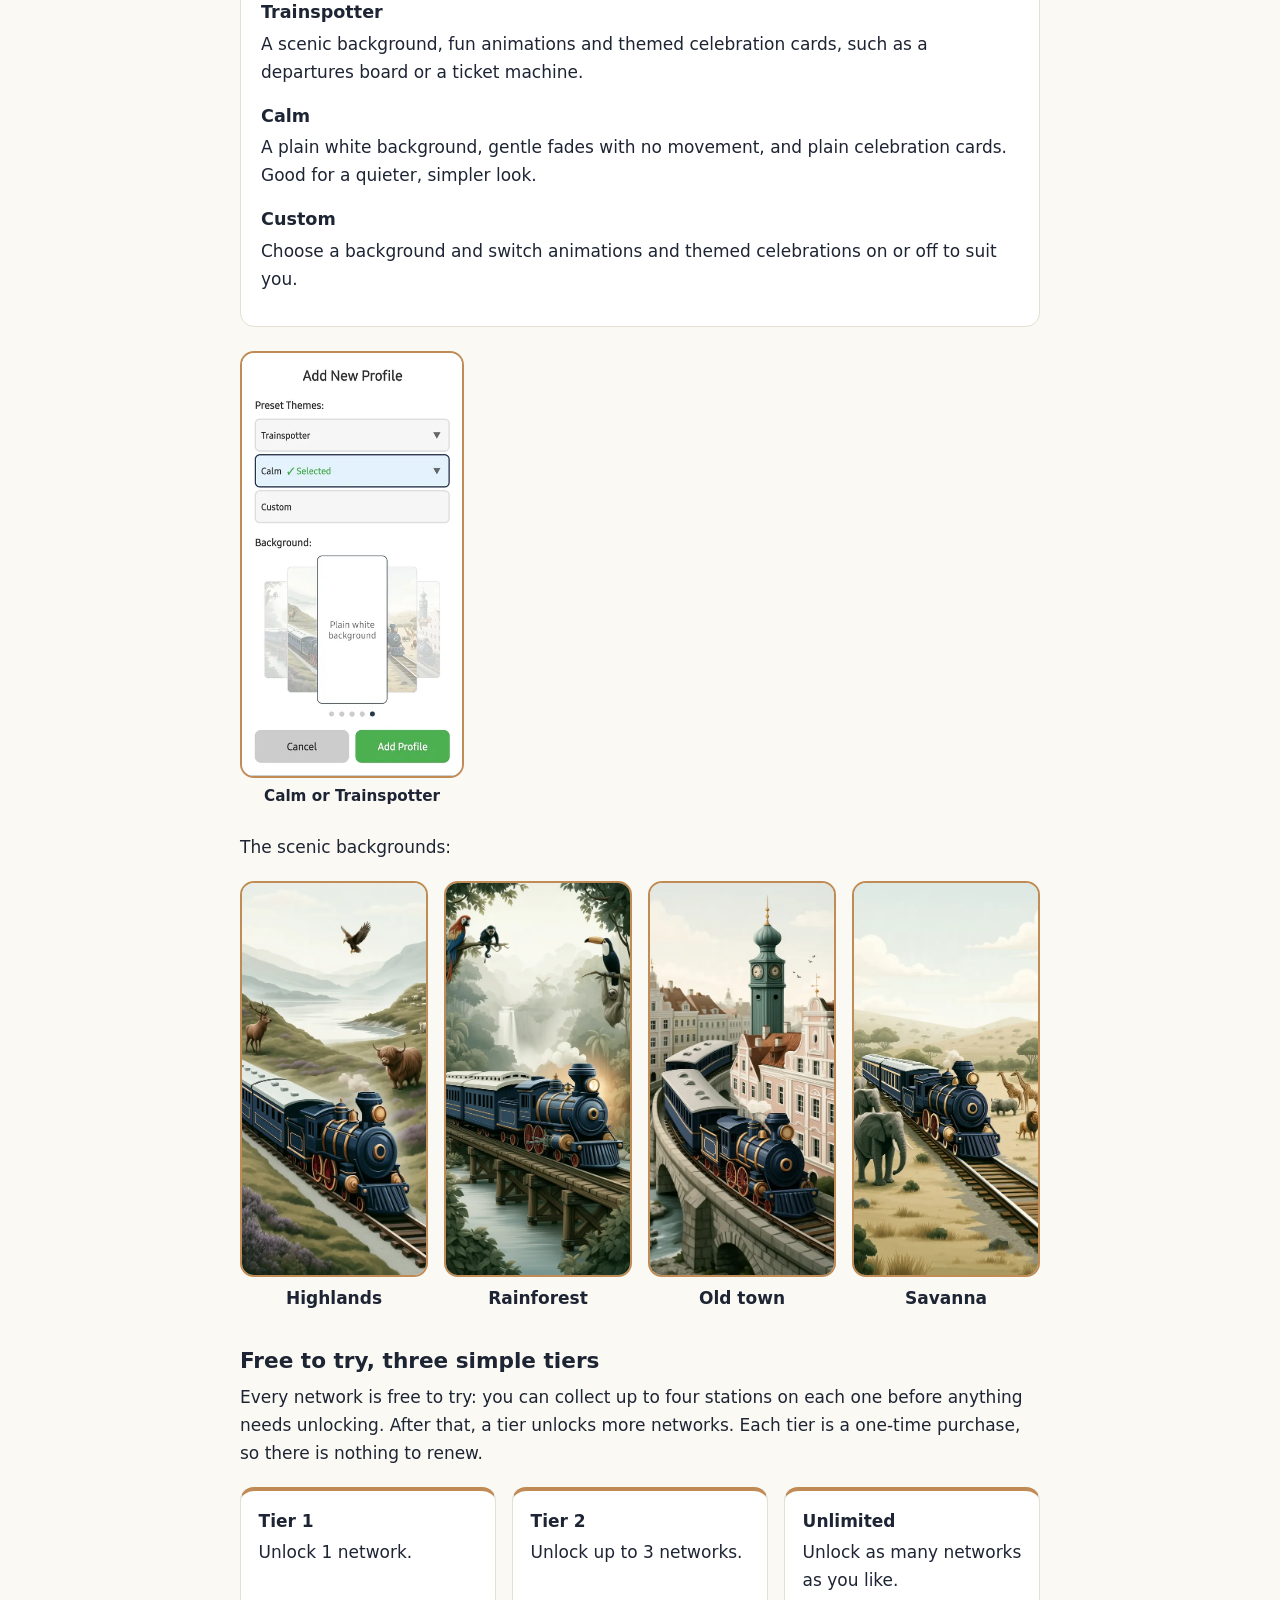
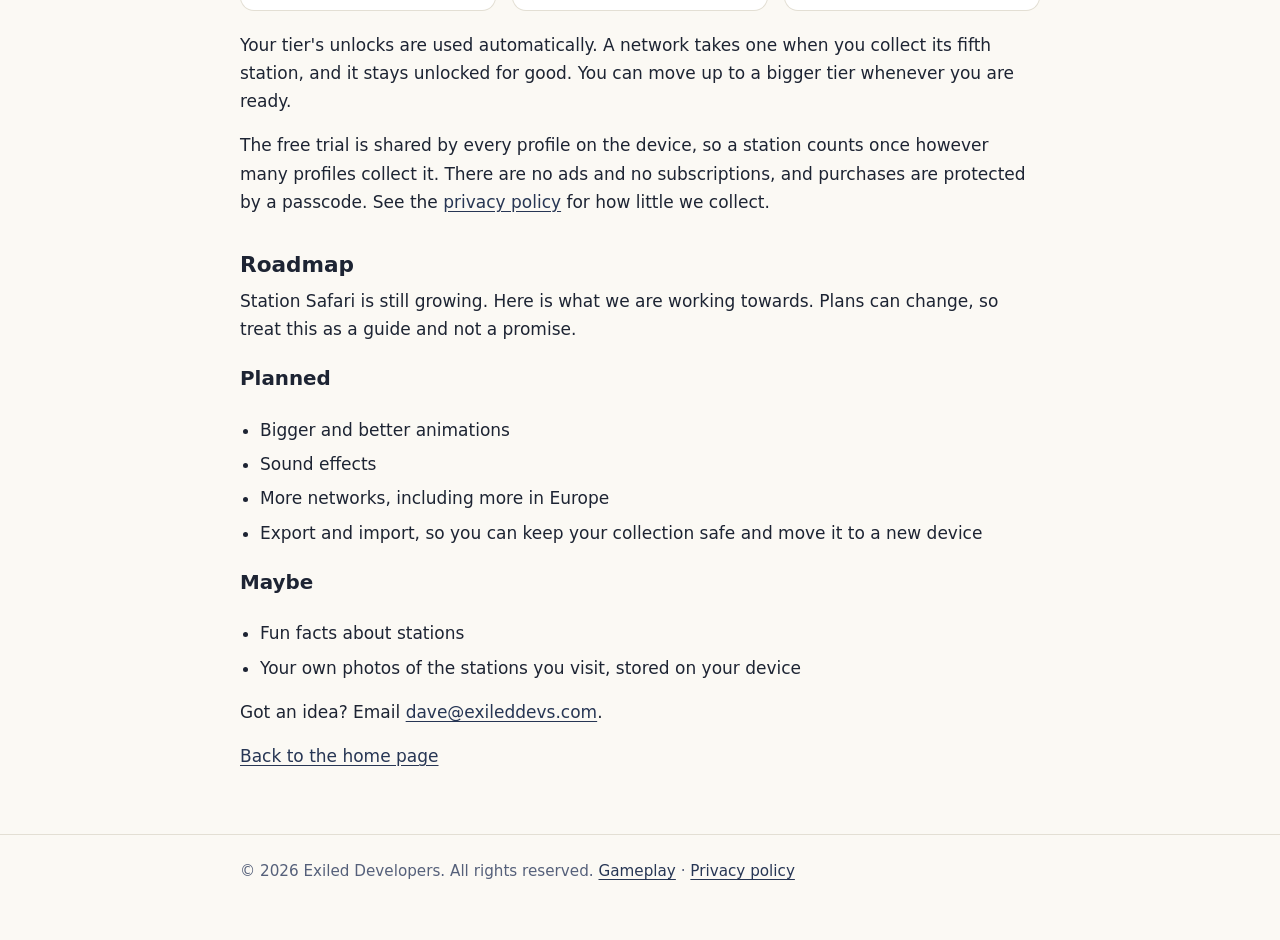
==== commit 91935c46: "Add a roadmap section to the gameplay page Planned: animations, sound effects, more networks (includ" ====
--- a/gameplay/index.html
+++ b/gameplay/index.html
@@ -89,6 +89,22 @@
     <p>Your tier's unlocks are used automatically. A network takes one when you collect its fifth station, and it stays unlocked for good. You can move up to a bigger tier whenever you are ready.</p>
     <p>The free trial is shared by every profile on the device, so a station counts once however many profiles collect it. There are no ads and no subscriptions, and purchases are protected by a passcode. See the <a href="/privacy/">privacy policy</a> for how little we collect.</p>
 
+    <h2 id="roadmap">Roadmap</h2>
+    <p>Station Safari is still growing. Here is what we are working towards. Plans can change, so treat this as a guide and not a promise.</p>
+    <h3>Planned</h3>
+    <ul>
+        <li>Bigger and better animations</li>
+        <li>Sound effects</li>
+        <li>More networks, including more in Europe</li>
+        <li>Export and import, so you can keep your collection safe and move it to a new device</li>
+    </ul>
+    <h3>Maybe</h3>
+    <ul>
+        <li>Fun facts about stations</li>
+        <li>Your own photos of the stations you visit, stored on your device</li>
+    </ul>
+    <p>Got an idea? Email <a href="mailto:dave@exileddevs.com">dave@exileddevs.com</a>.</p>
+
     <p><a href="/">Back to the home page</a></p>
 </div>
 </main>
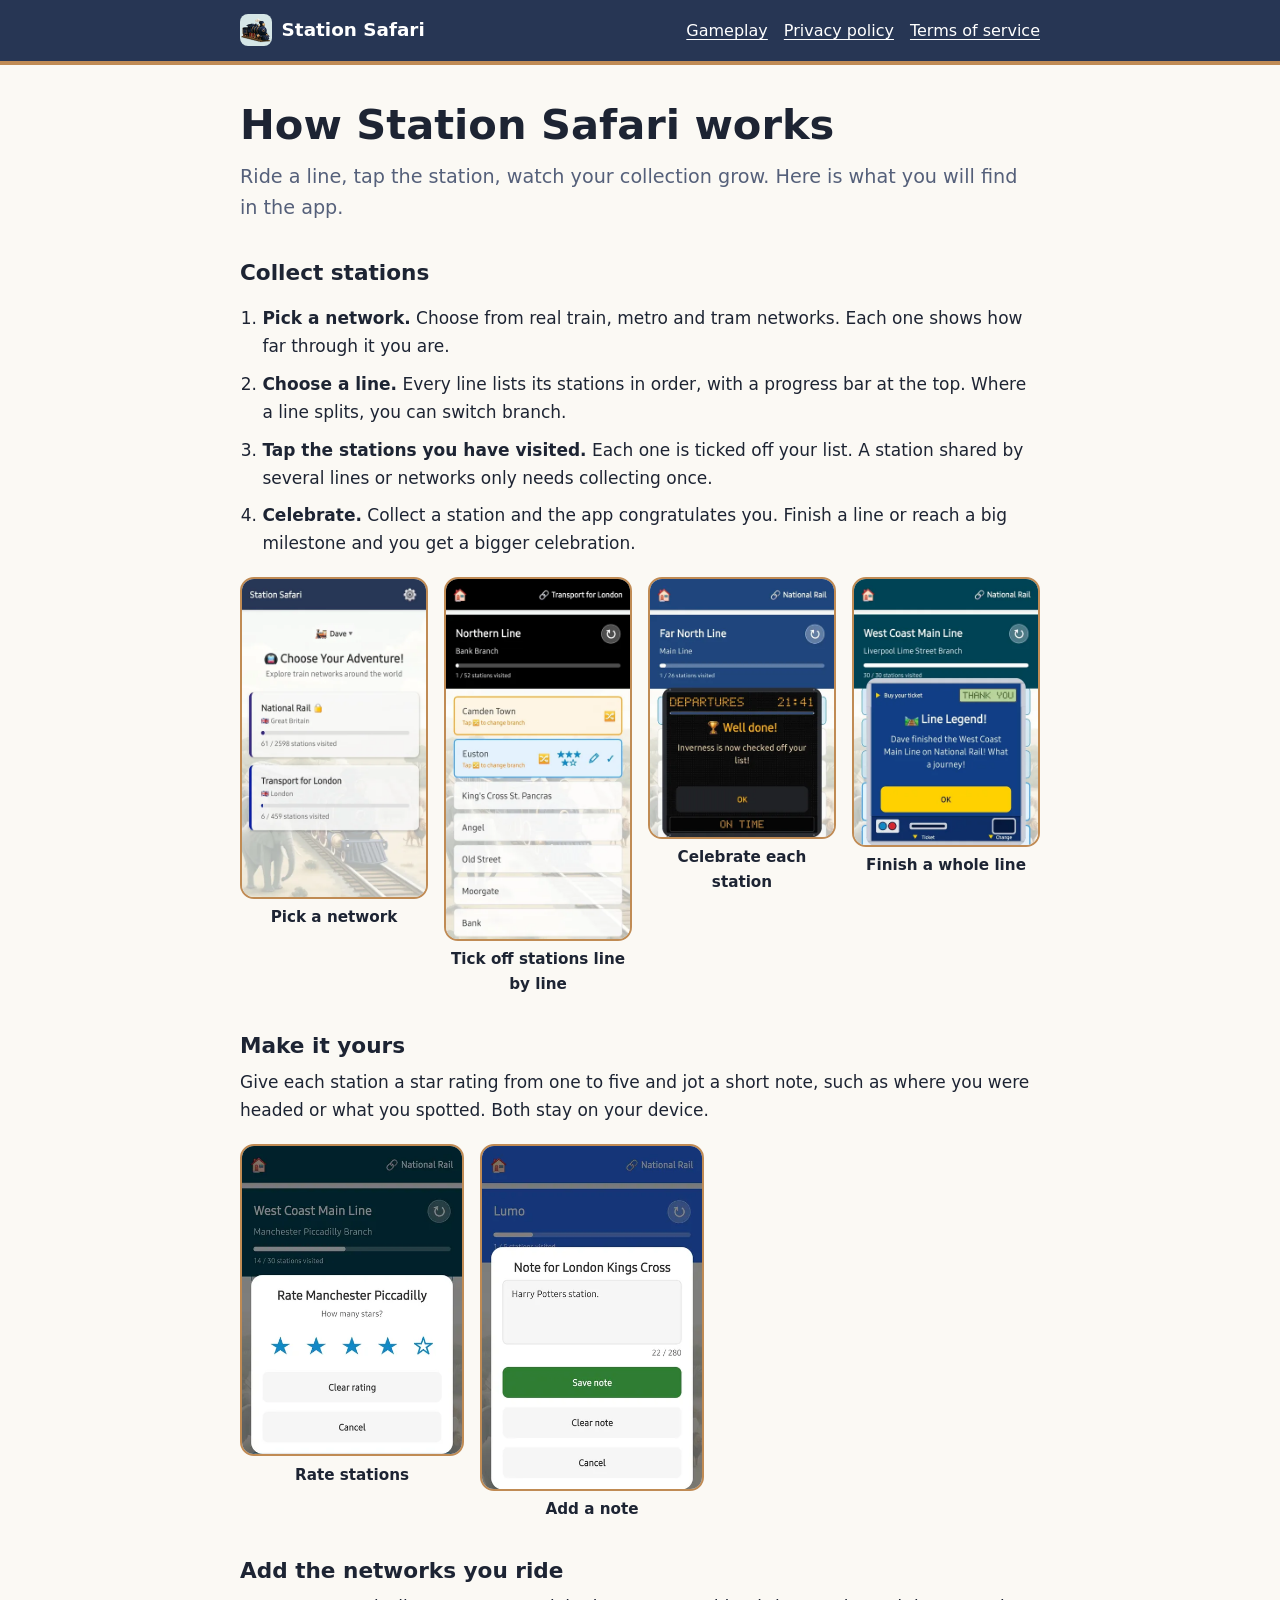
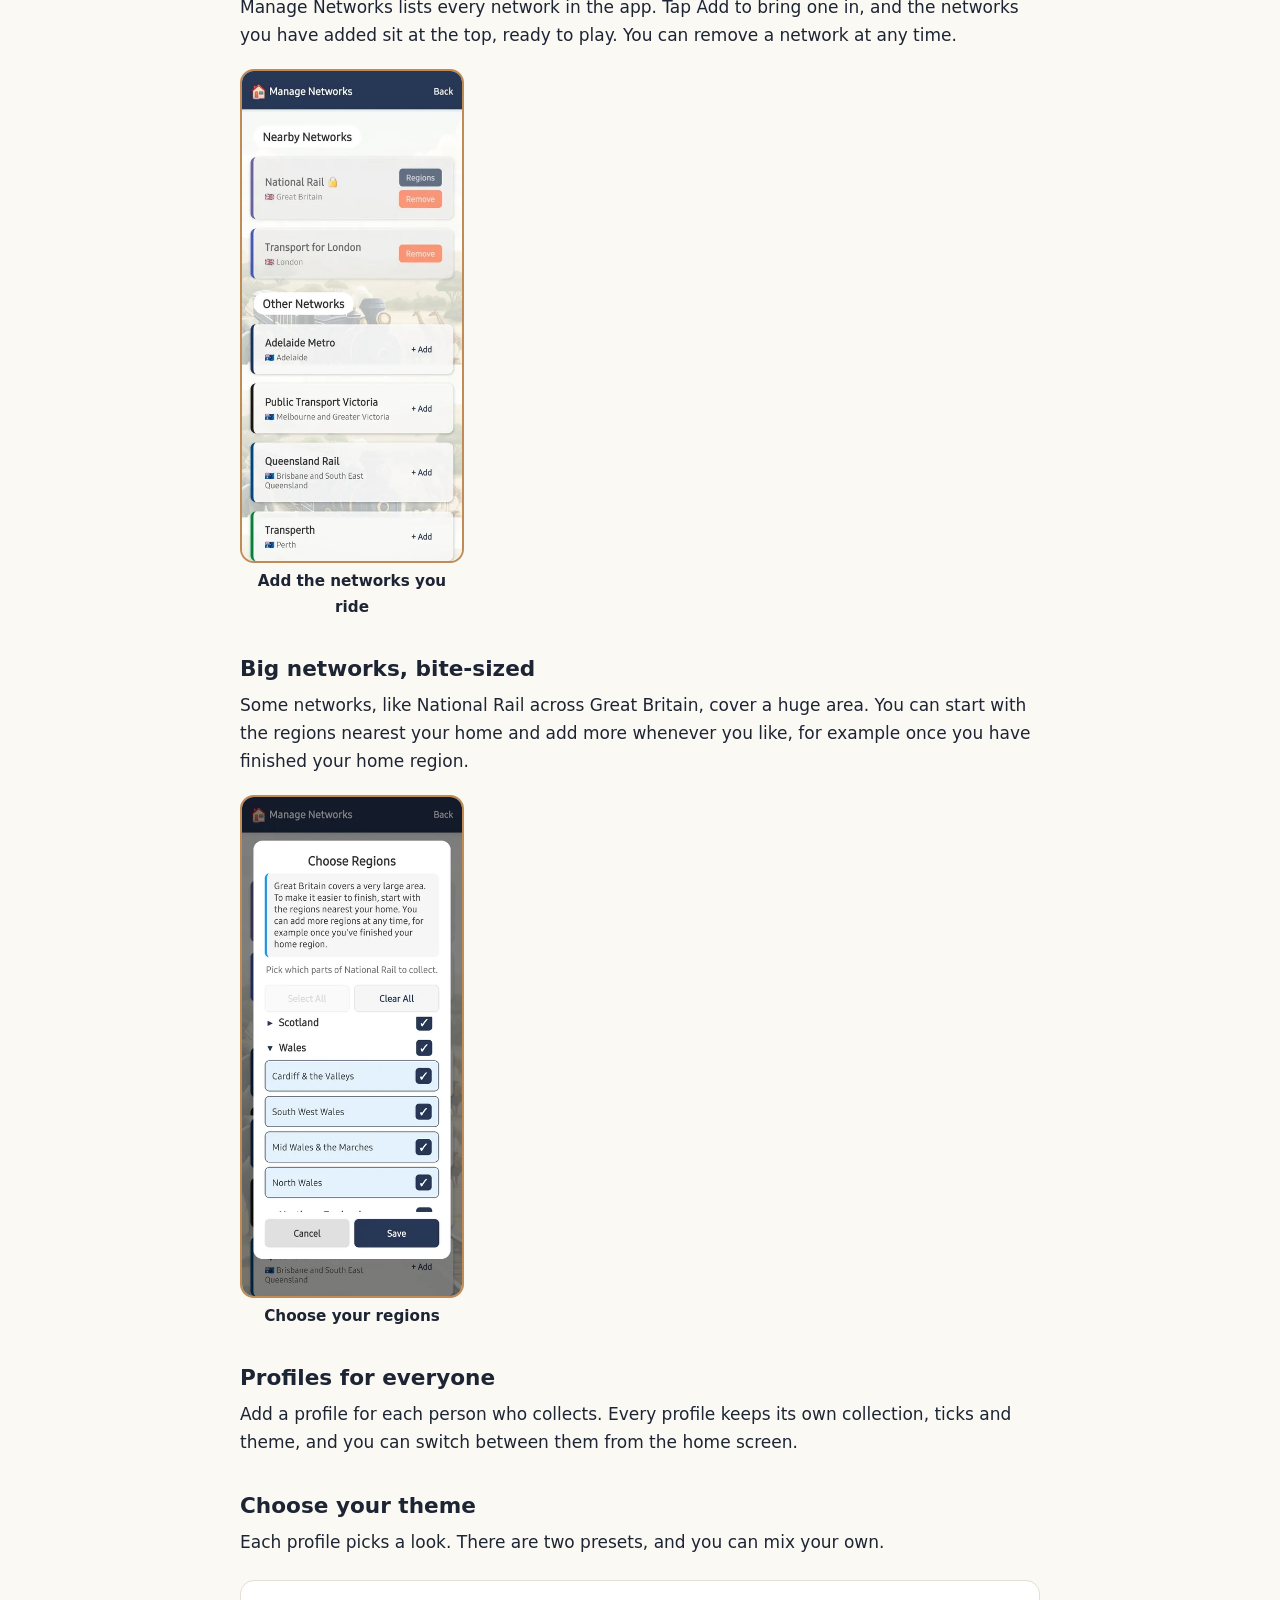
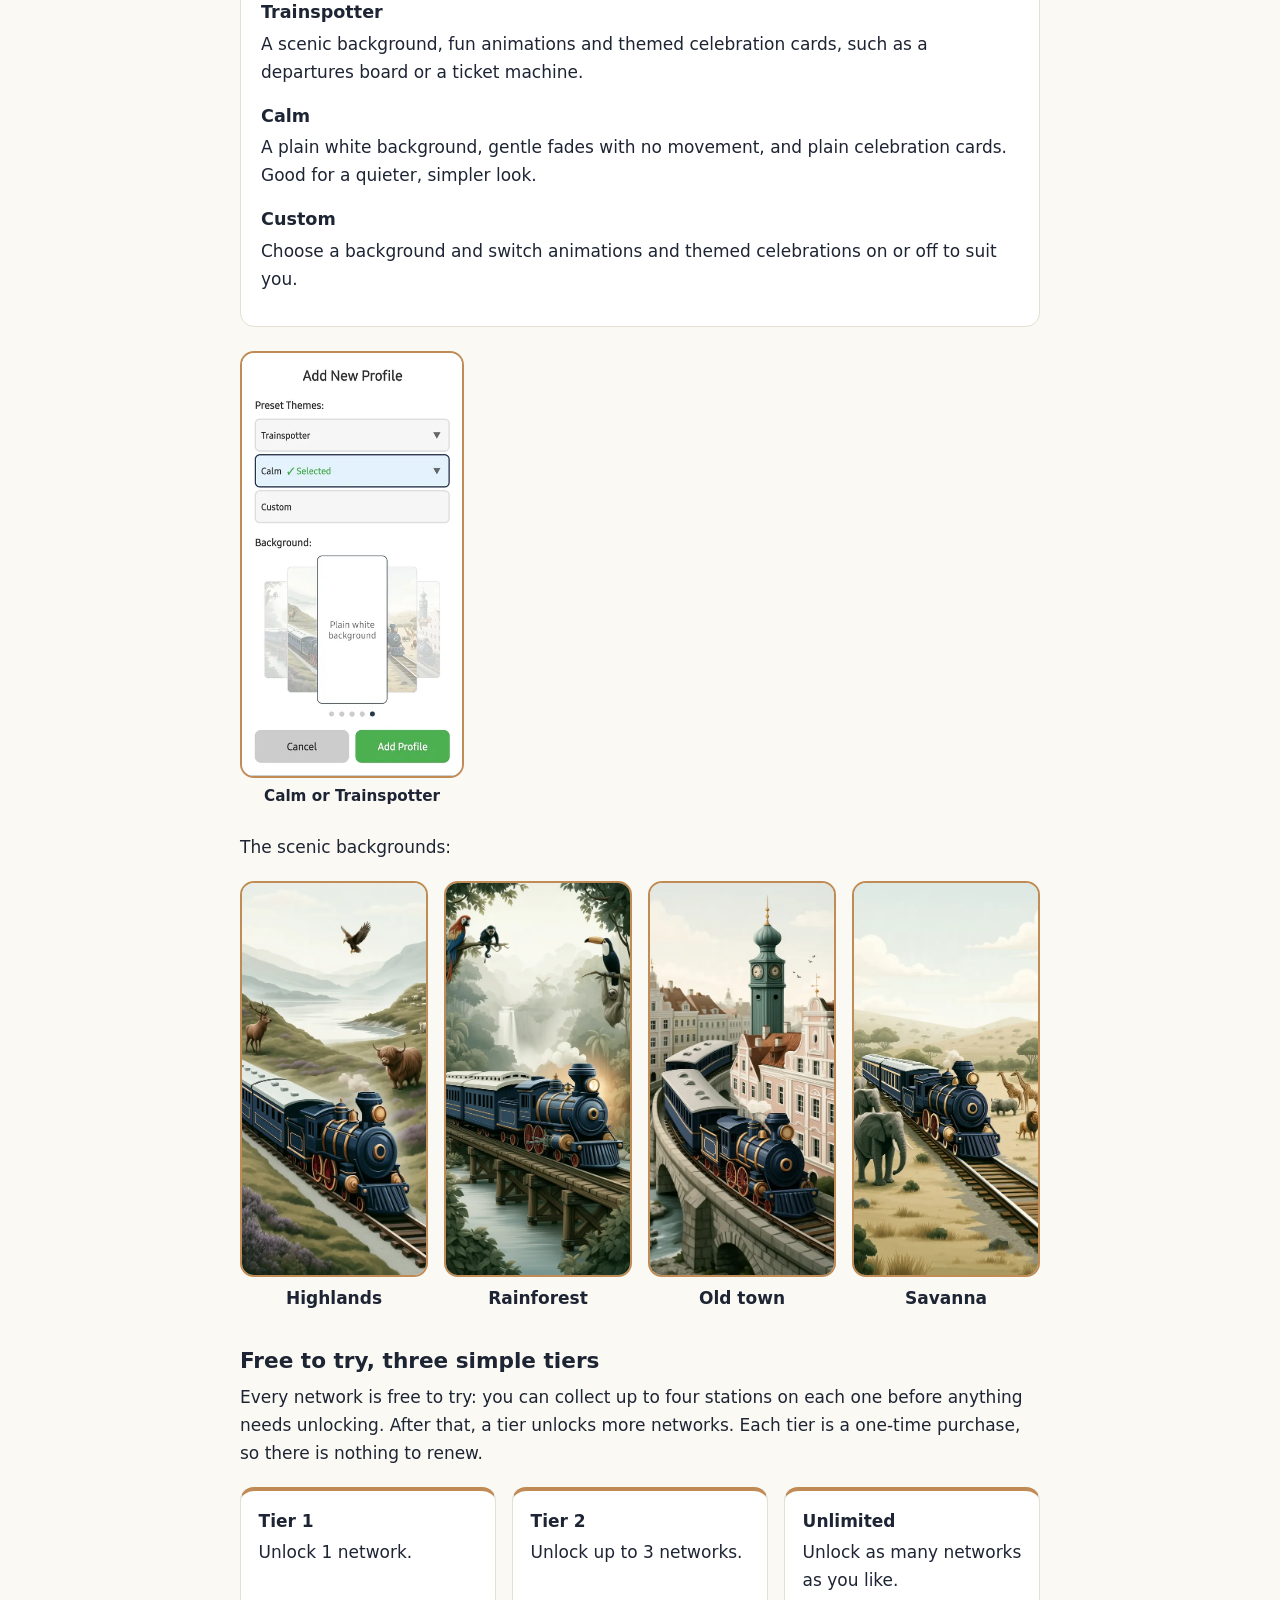
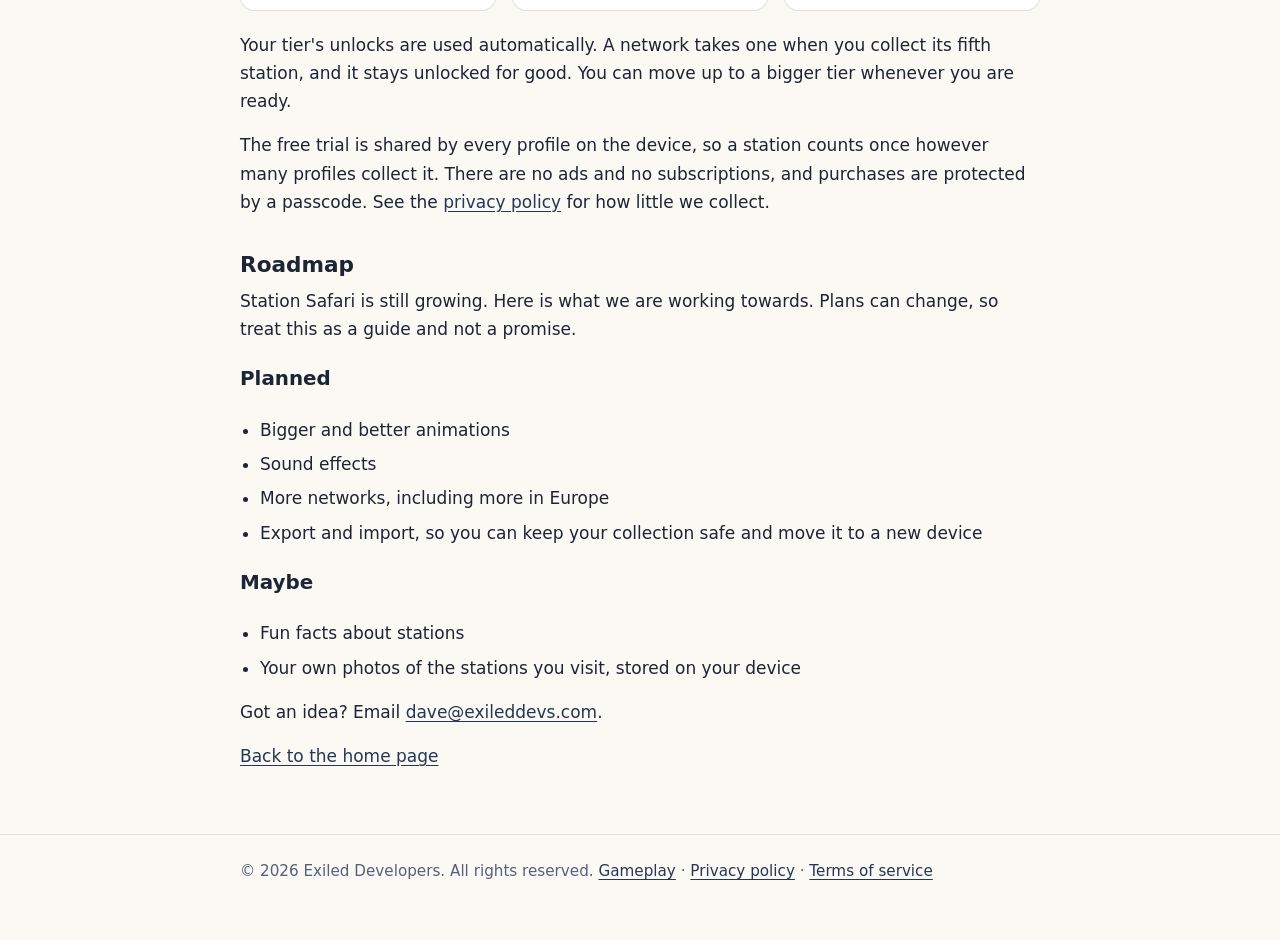
==== commit 508a1ae1: "Add a terms of service page with a header link - New /terms/ page: use of the app, free trial and on" ====
--- a/gameplay/index.html
+++ b/gameplay/index.html
@@ -14,7 +14,7 @@
 <header class="site">
     <div class="wrap">
         <a class="brand" href="/"><img src="/images/favicon.png" alt="" width="32" height="32">Station Safari</a>
-        <nav aria-label="Main"><a href="/gameplay/">Gameplay</a><a href="/privacy/">Privacy policy</a></nav>
+        <nav aria-label="Main"><a href="/gameplay/">Gameplay</a><a href="/privacy/">Privacy policy</a><a href="/terms/">Terms of service</a></nav>
     </div>
 </header>
 <main>
@@ -110,7 +110,7 @@
 </main>
 <footer class="site">
     <div class="wrap">
-        <p>&copy; 2026 Exiled Developers. All rights reserved. <a href="/gameplay/">Gameplay</a> &middot; <a href="/privacy/">Privacy policy</a></p>
+        <p>&copy; 2026 Exiled Developers. All rights reserved. <a href="/gameplay/">Gameplay</a> &middot; <a href="/privacy/">Privacy policy</a> &middot; <a href="/terms/">Terms of service</a></p>
     </div>
 </footer>
 </body>
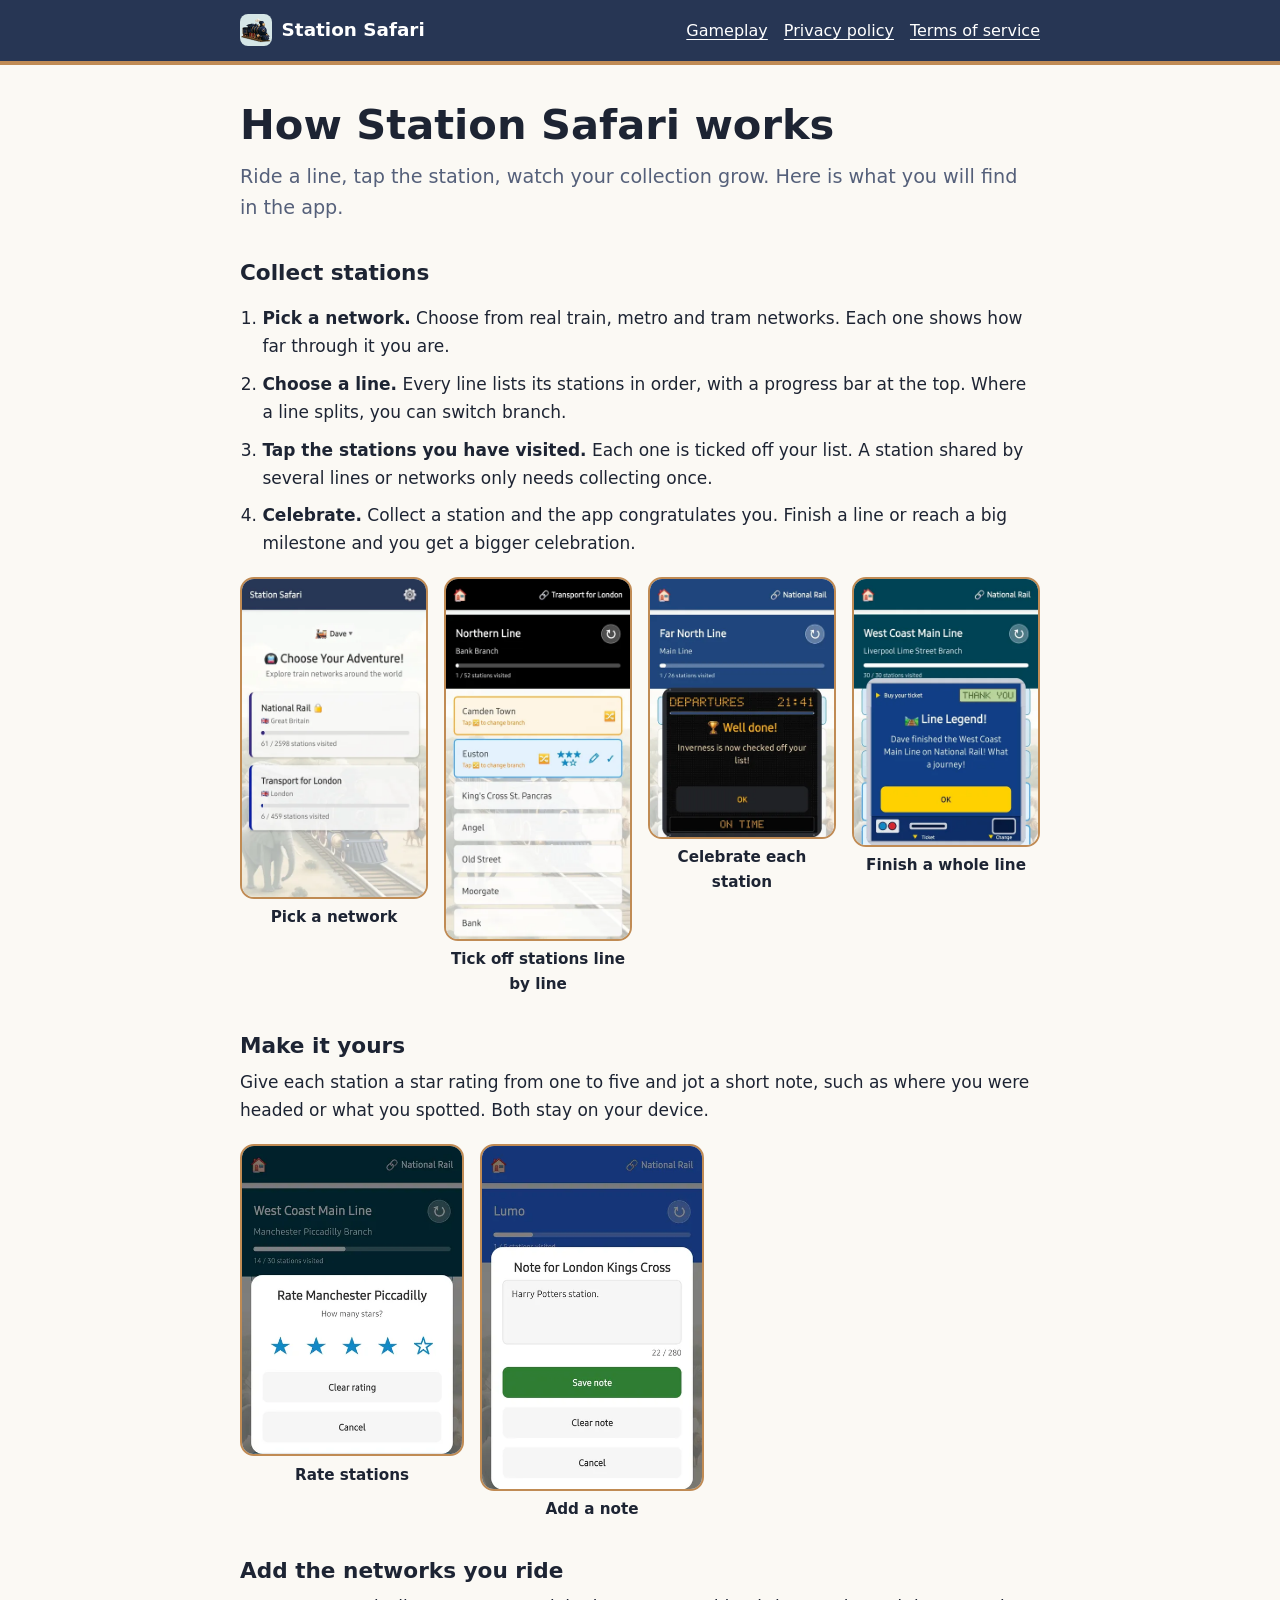
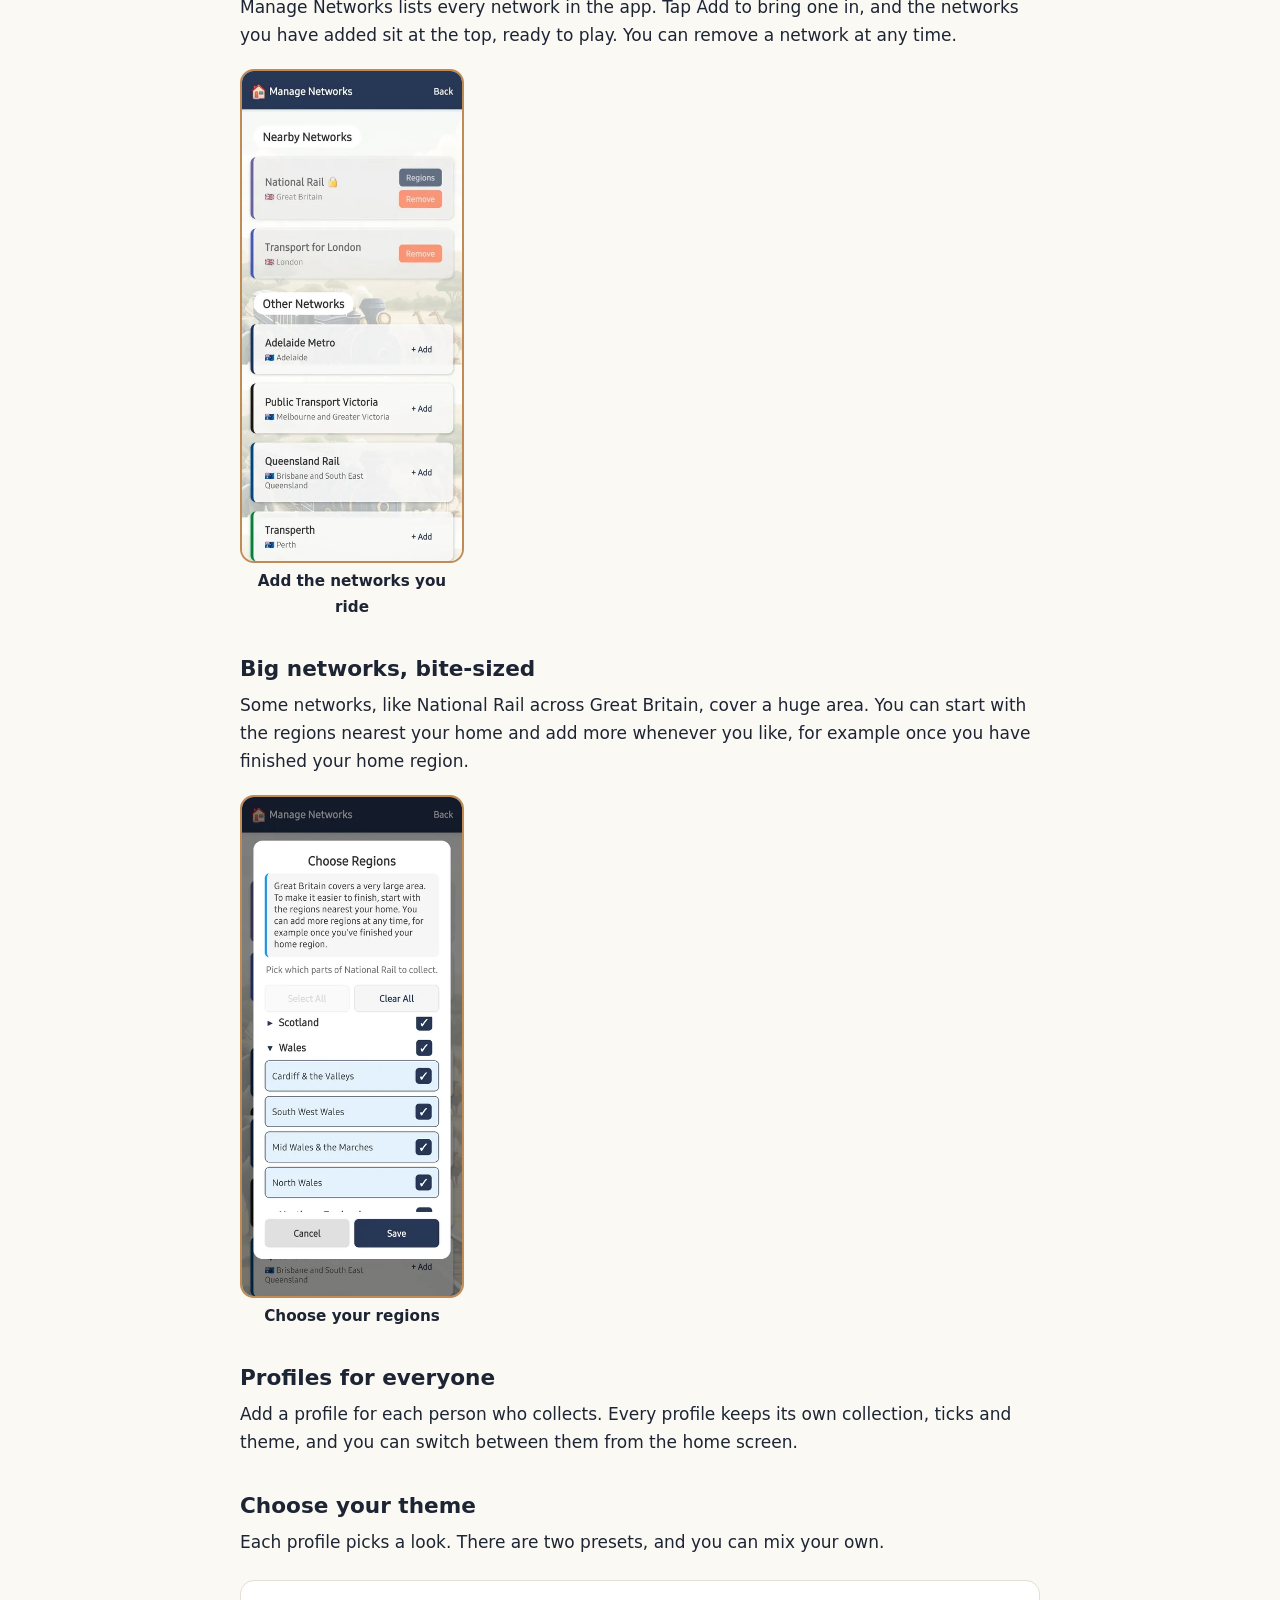
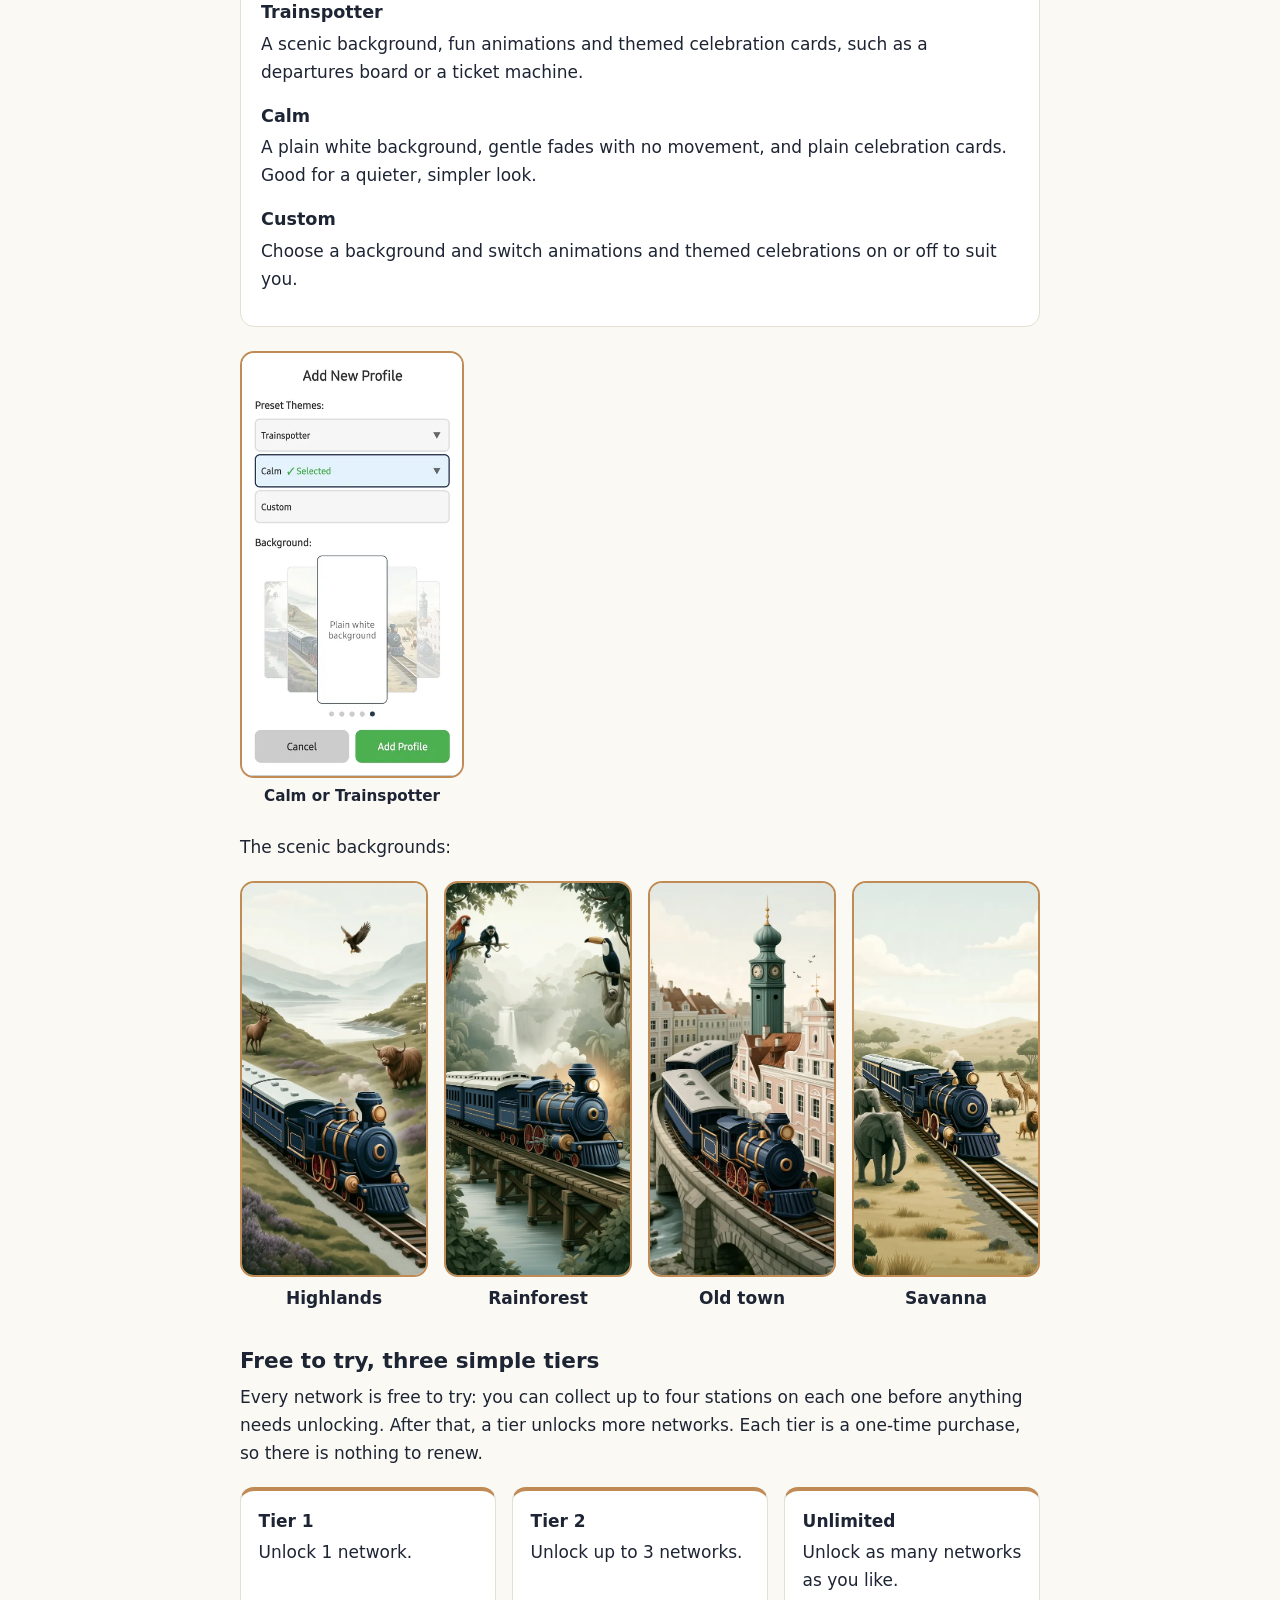
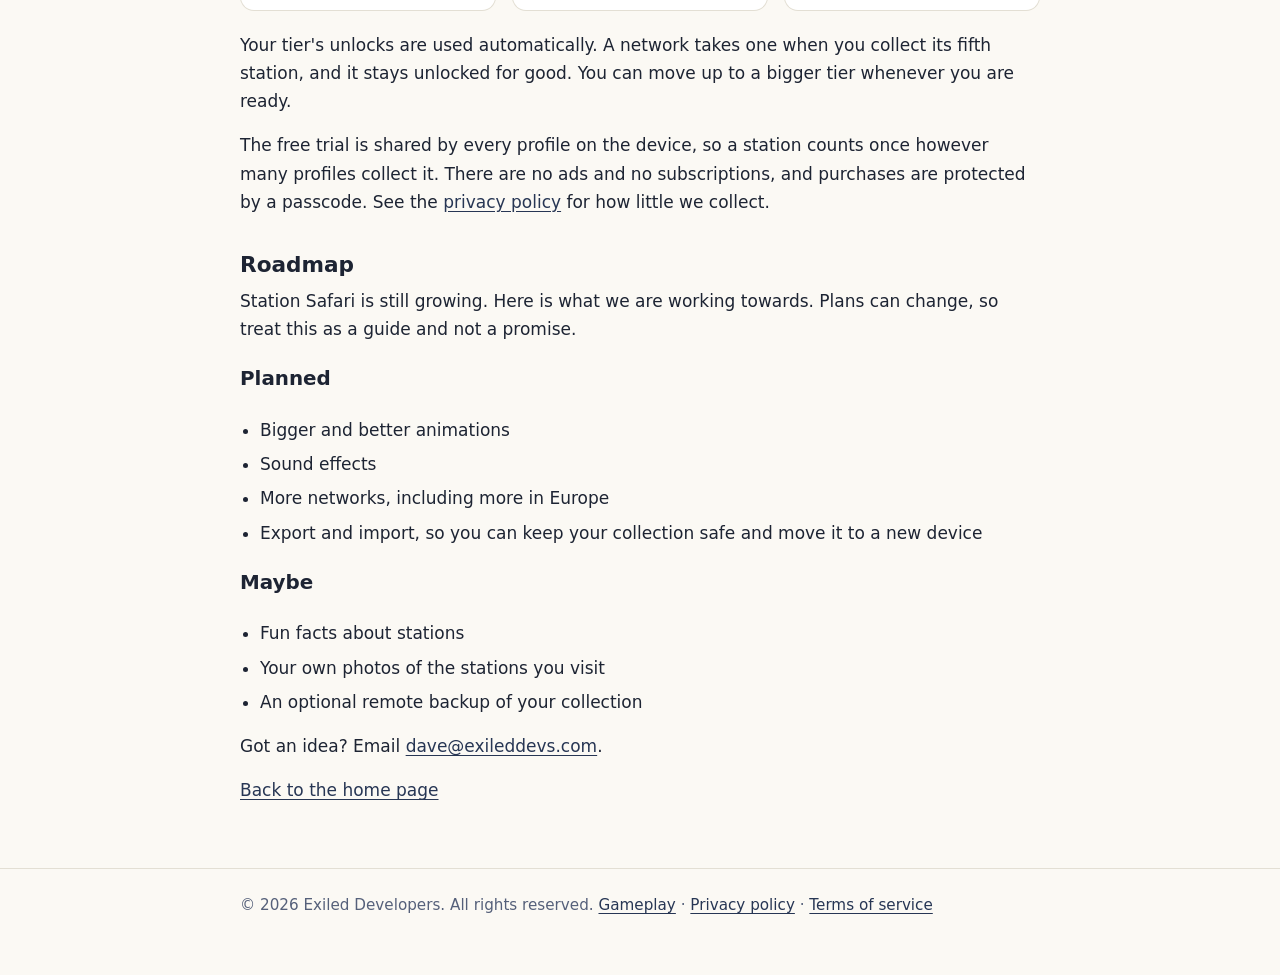
==== commit 8c62f36c: "Note on the privacy page that photos and remote backup are on the roadmap - Privacy policy: says the" ====
--- a/gameplay/index.html
+++ b/gameplay/index.html
@@ -101,7 +101,8 @@
     <h3>Maybe</h3>
     <ul>
         <li>Fun facts about stations</li>
-        <li>Your own photos of the stations you visit, stored on your device</li>
+        <li>Your own photos of the stations you visit</li>
+        <li>An optional remote backup of your collection</li>
     </ul>
     <p>Got an idea? Email <a href="mailto:dave@exileddevs.com">dave@exileddevs.com</a>.</p>
 
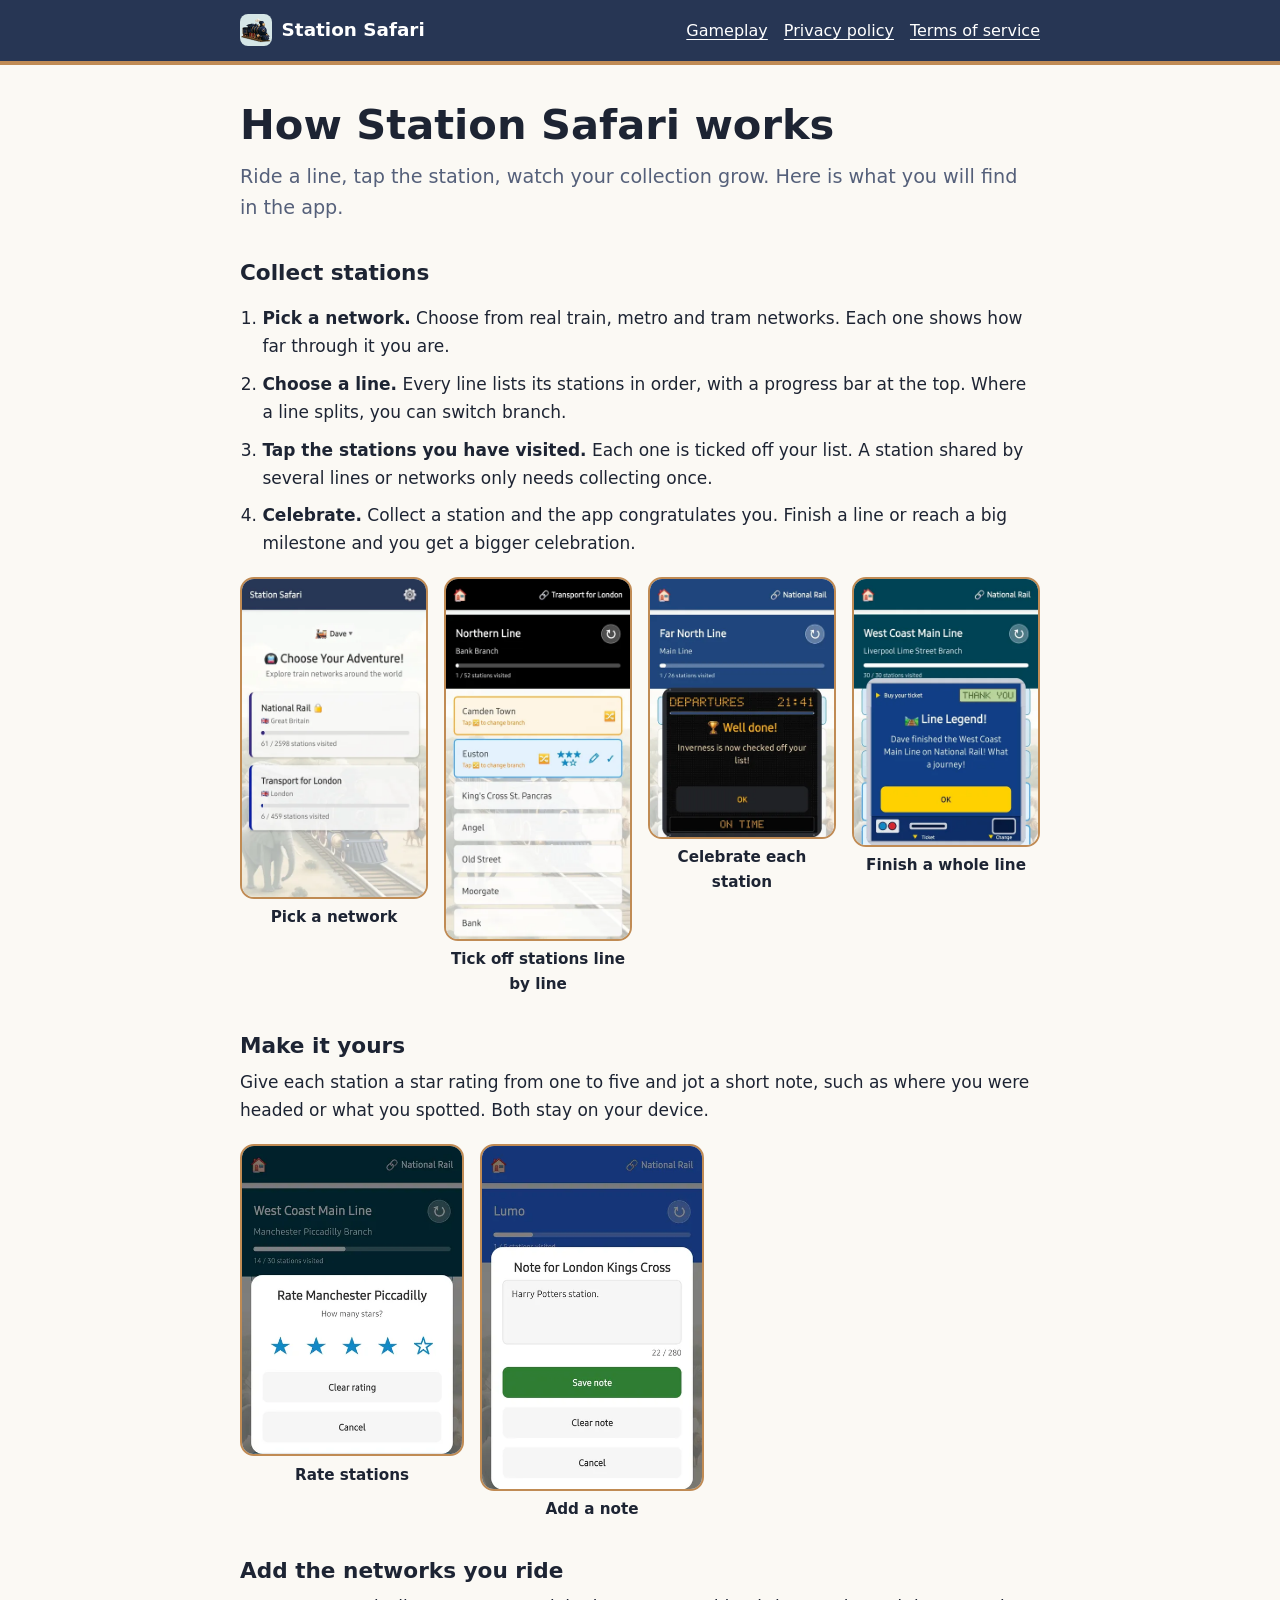
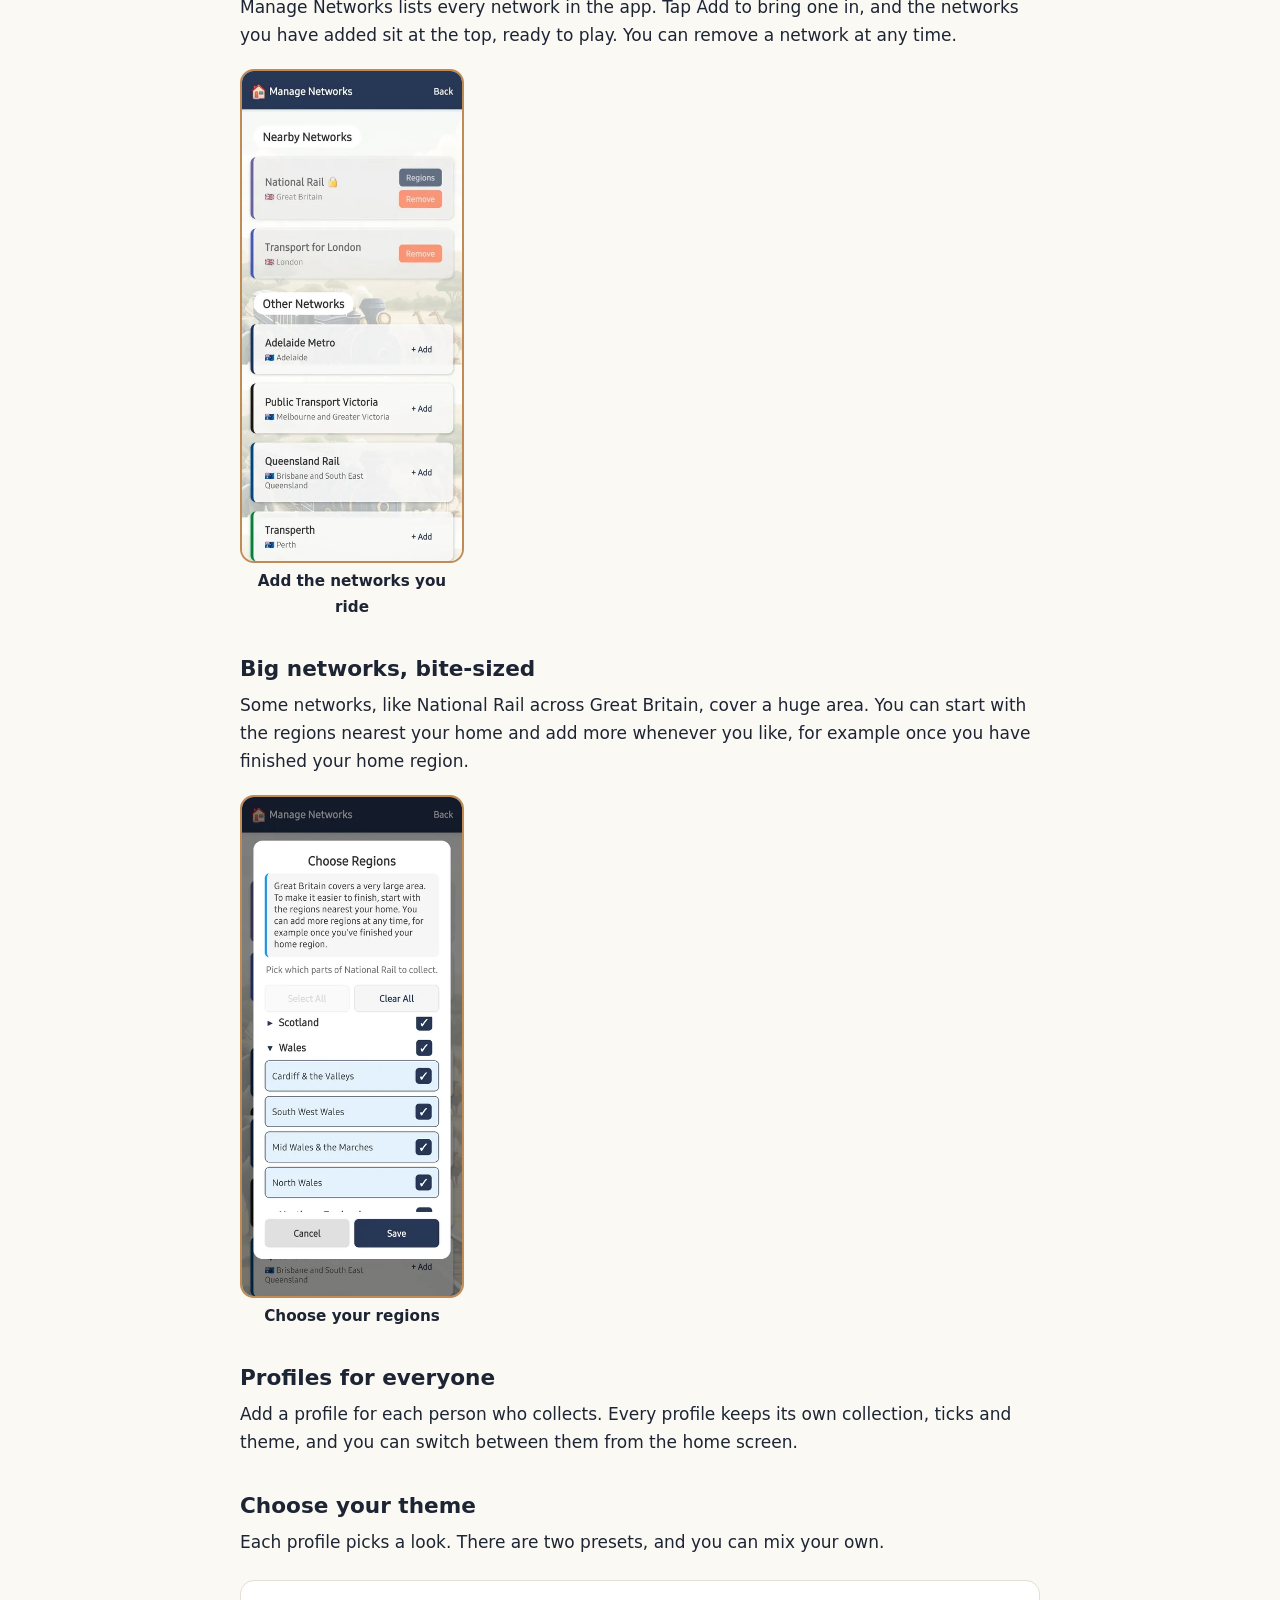
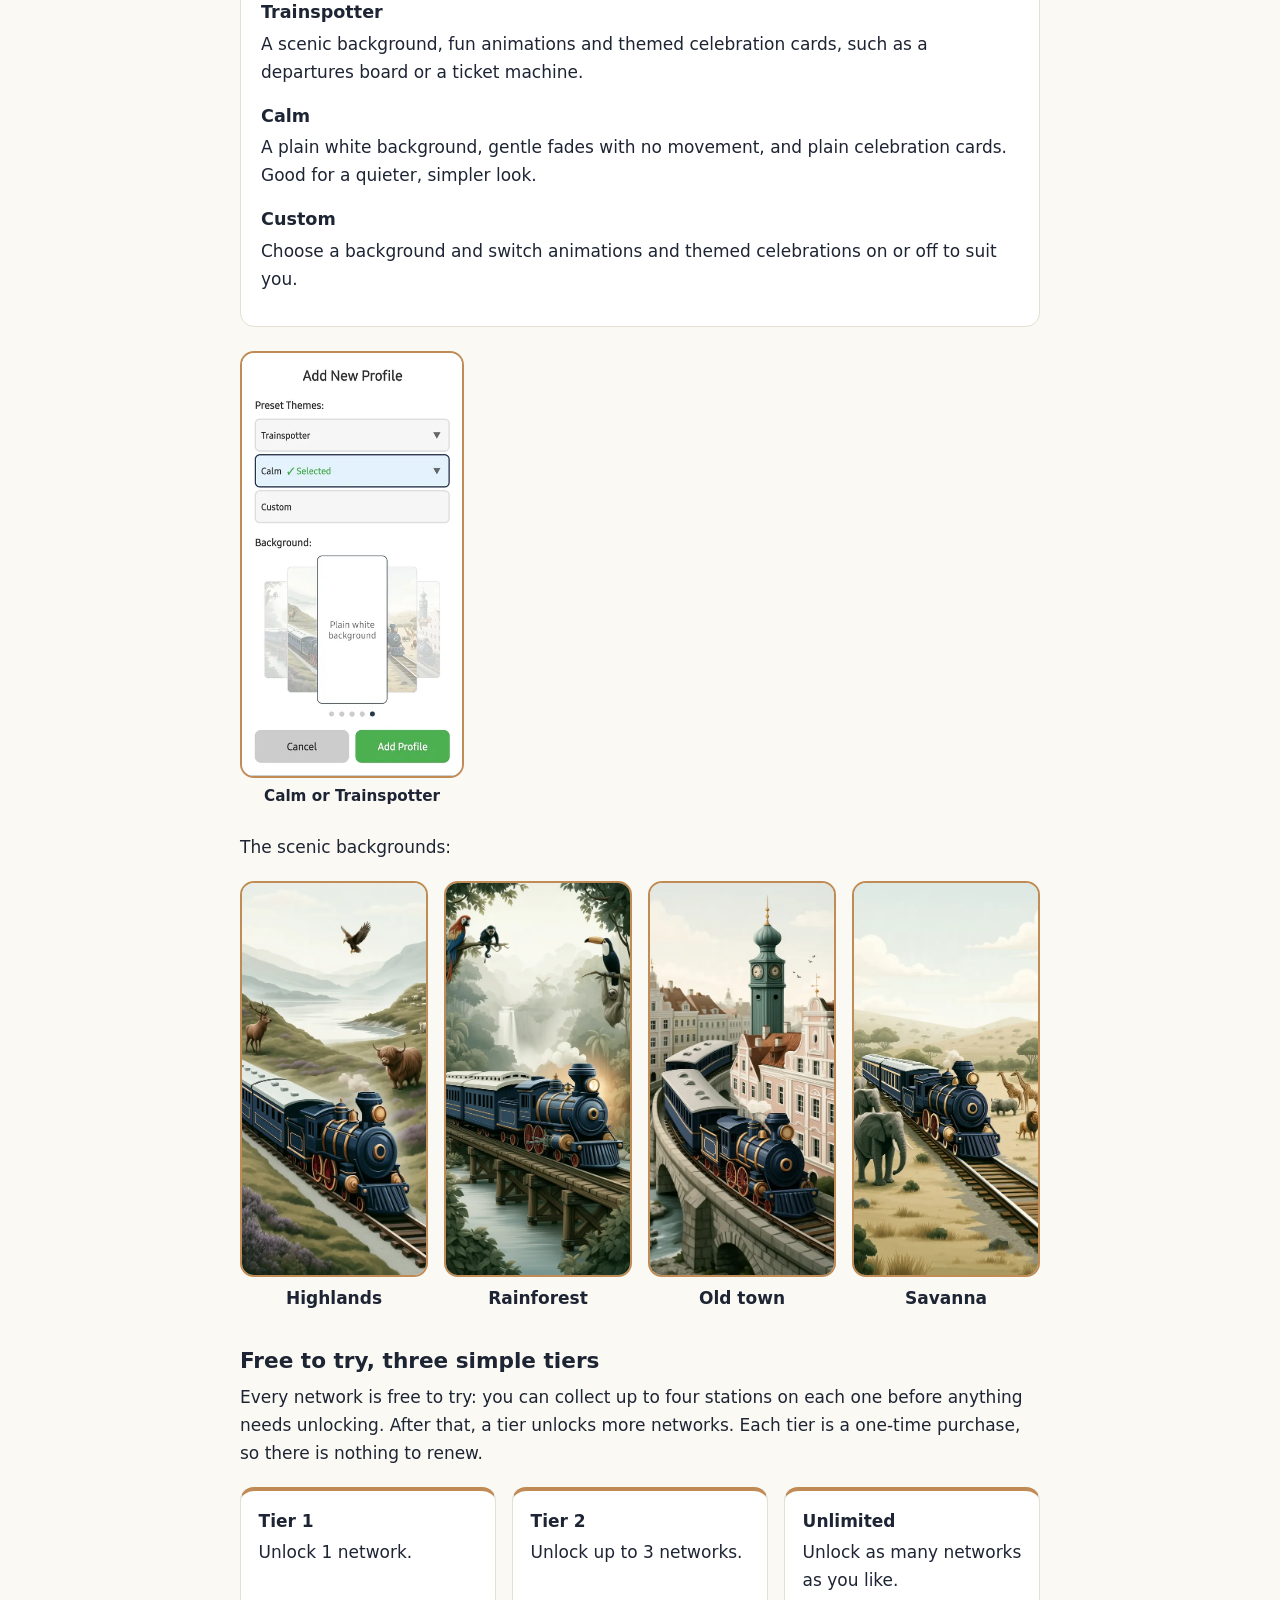
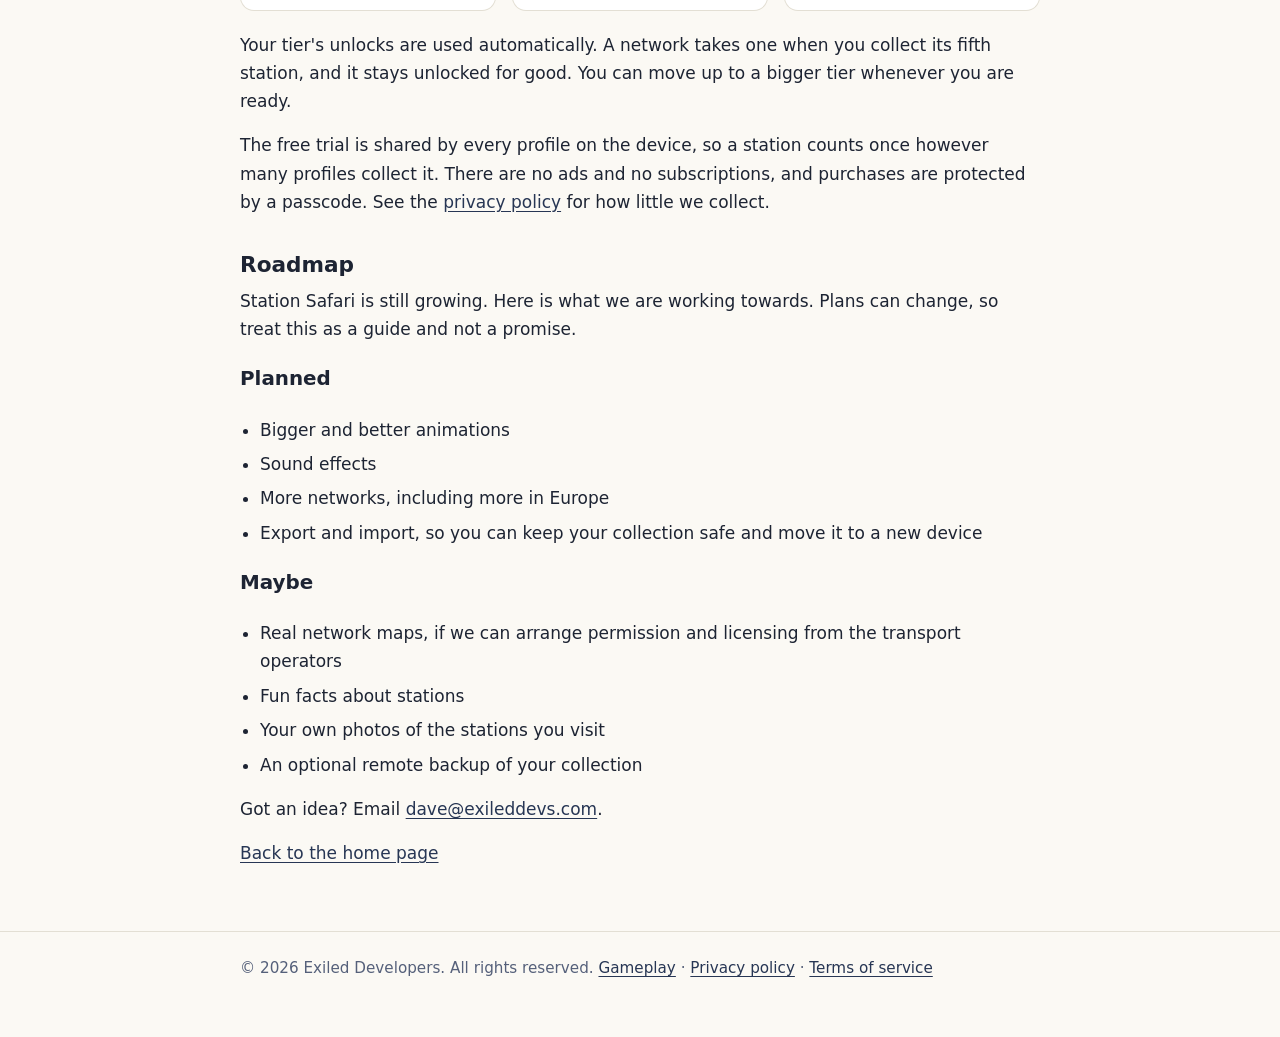
==== commit c53e1ae1: "Add real network maps to the roadmap as a maybe Listed under Maybe because it depends on getting per" ====
--- a/gameplay/index.html
+++ b/gameplay/index.html
@@ -100,6 +100,7 @@
     </ul>
     <h3>Maybe</h3>
     <ul>
+        <li>Real network maps, if we can arrange permission and licensing from the transport operators</li>
         <li>Fun facts about stations</li>
         <li>Your own photos of the stations you visit</li>
         <li>An optional remote backup of your collection</li>
